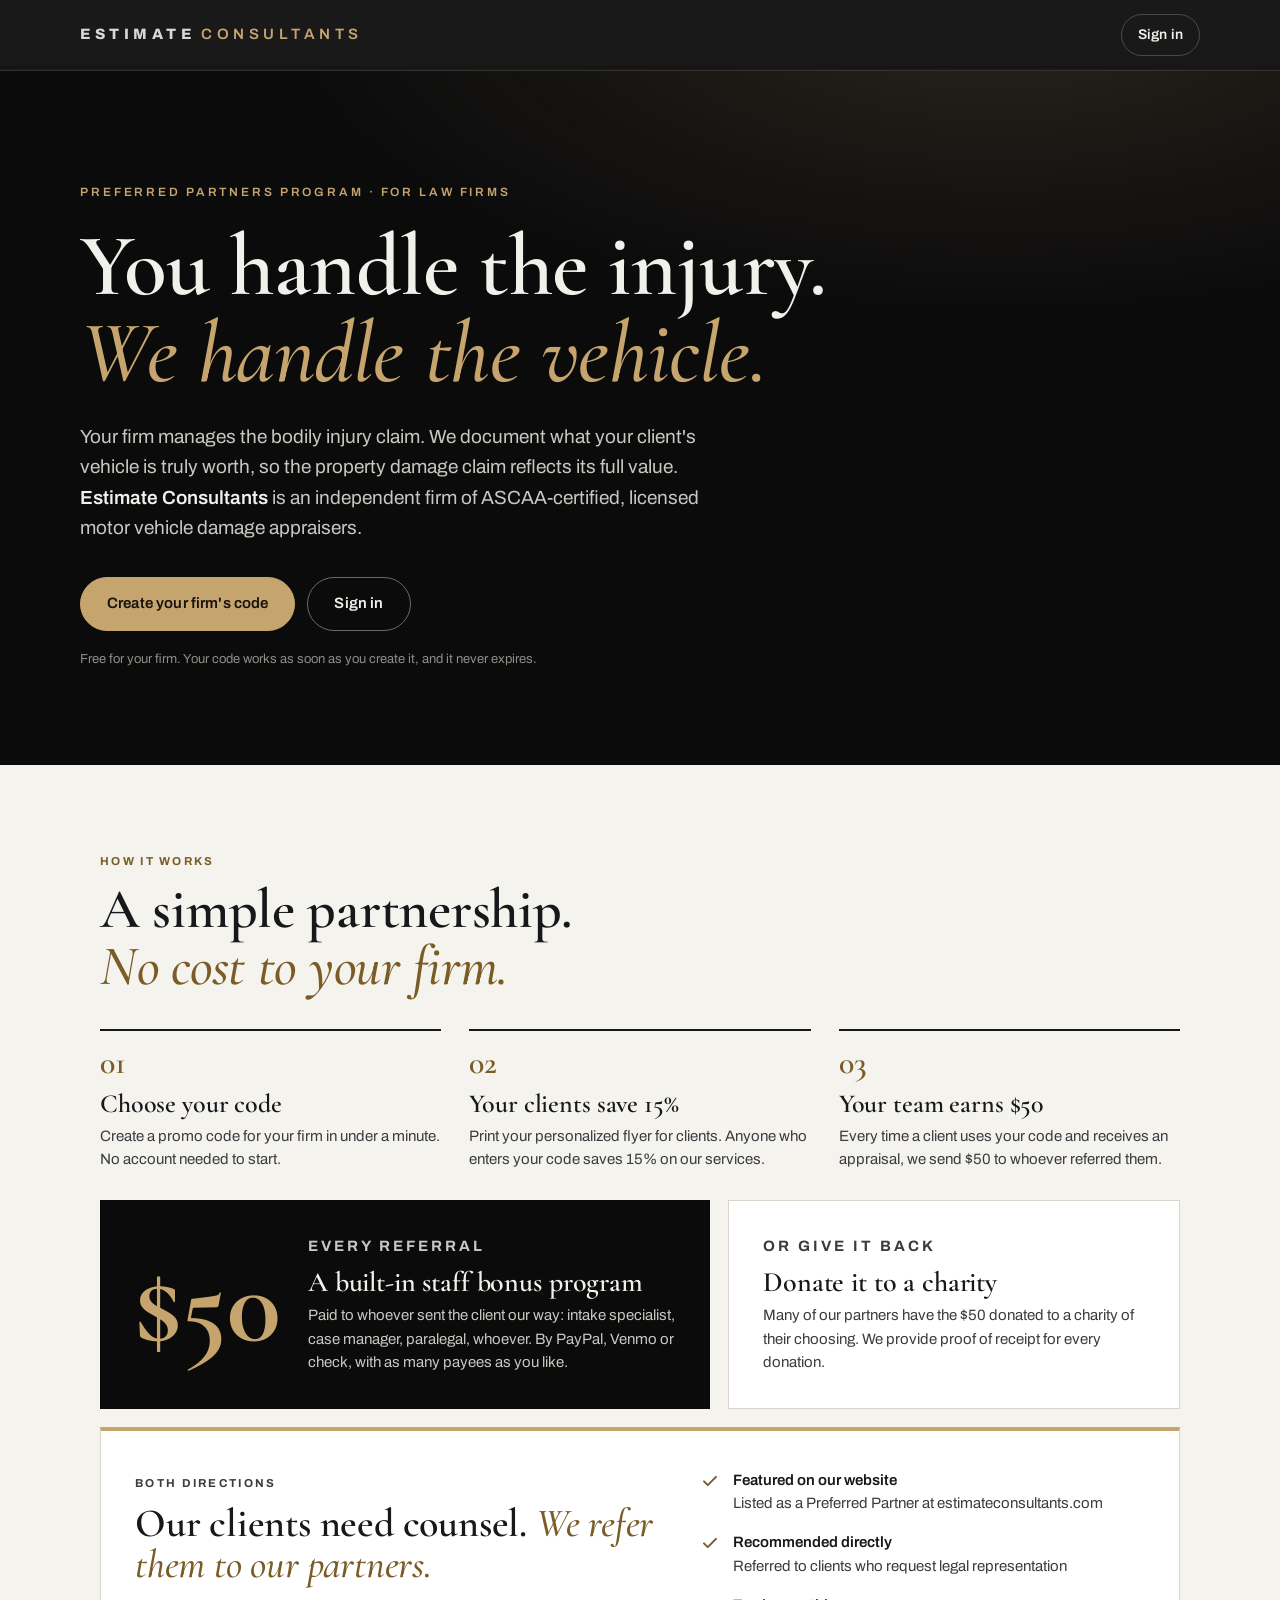
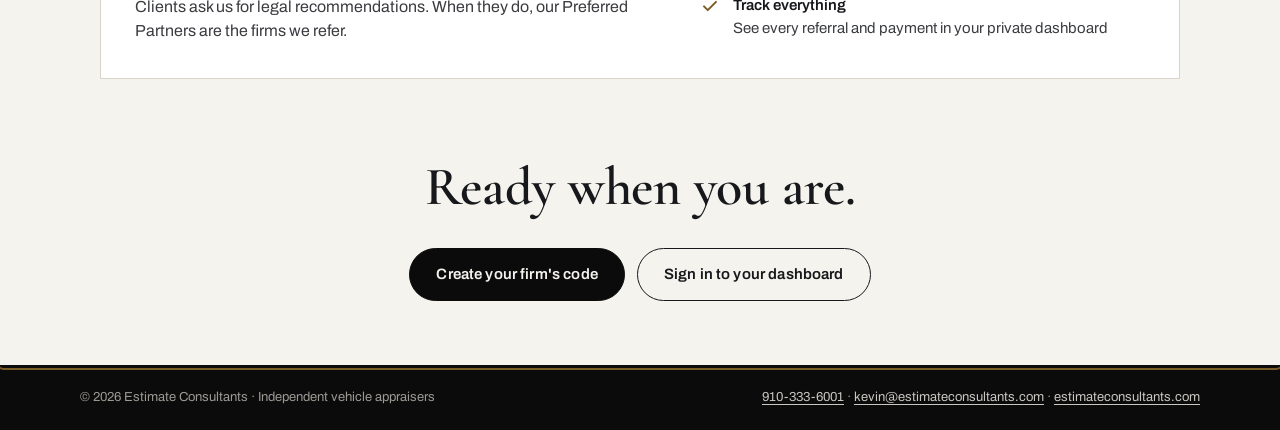
==== index.html @ 3f16c2a3 "Add files via upload" ====
<!doctype html>
<html lang="en">
<head>
<meta charset="utf-8">
<meta name="viewport" content="width=device-width, initial-scale=1, viewport-fit=cover">
<title>Preferred Partners — Estimate Consultants</title>
<meta name="description" content="The Estimate Consultants Preferred Partners Program for law firms. You handle the injury. We handle the vehicle.">
<meta name="theme-color" content="#0B0B0C">
<link rel="icon" href="assets/favicon.svg" type="image/svg+xml">
<link rel="preconnect" href="https://fonts.googleapis.com">
<link rel="preconnect" href="https://fonts.gstatic.com" crossorigin>
<link rel="stylesheet" href="https://fonts.googleapis.com/css2?family=Cormorant+Garamond:ital,wght@0,500;0,600;0,700;1,500&family=Archivo:wght@400;500;600;700&display=swap">
<link rel="stylesheet" href="assets/style.css">
</head>
<body>
<a class="skip" href="#main">Skip to content</a>

<header class="nav" id="nav">
  <a class="brand" href="#/" aria-label="Estimate Consultants Preferred Partners — home">
    <span class="lockup"><span class="lk-top">Estimate</span><span class="lk-bot">Consultants</span></span>
  </a>
  <nav class="nav-actions" id="navActions" aria-label="Account"></nav>
</header>

<main id="main" tabindex="-1">

<!-- ============ HOME ============ -->
<section class="view" data-view="home" aria-labelledby="homeTitle">
  <div class="hero">
    <div class="hero-inner">
      <p class="eyebrow rise" style="--d:0">Preferred Partners Program · For law firms</p>
      <h1 id="homeTitle" class="rise" style="--d:1">You handle the injury.<br><em>We handle the vehicle.</em></h1>
      <p class="lede rise" style="--d:2">Your firm manages the bodily injury claim. We document what your client's vehicle is truly worth, so the property damage claim reflects its full value. <strong>Estimate Consultants</strong> is an independent firm of ASCAA-certified, licensed motor vehicle damage appraisers.</p>
      <div class="cta-row rise" style="--d:3">
        <a class="btn btn-gold" href="#/join">Create your firm's code</a>
        <a class="btn btn-ghost" href="#/signin">Sign in</a>
      </div>
      <p class="fine rise" style="--d:4">Free for your firm. Your code works as soon as you create it, and it never expires.</p>
    </div>
  </div>

  <div class="wrap">
    <div class="section-head">
      <p class="kicker">How it works</p>
      <h2>A simple partnership.<br><em>No cost to your firm.</em></h2>
    </div>
    <ol class="steps">
      <li><span class="num">01</span><h3>Choose your code</h3><p>Create a promo code for your firm in under a minute. No account needed to start.</p></li>
      <li><span class="num">02</span><h3>Your clients save 15%</h3><p>Print your personalized flyer for clients. Anyone who enters your code saves 15% on our services.</p></li>
      <li><span class="num">03</span><h3>Your team earns $50</h3><p>Every time a client uses your code and receives an appraisal, we send $50 to whoever referred them.</p></li>
    </ol>

    <div class="duo">
      <div class="panel dark">
        <div class="big-fifty">$50</div>
        <div>
          <p class="kicker gold">Every referral</p>
          <h3>A built-in staff bonus program</h3>
          <p>Paid to whoever sent the client our way: intake specialist, case manager, paralegal, whoever. By PayPal, Venmo or check, with as many payees as you like.</p>
        </div>
      </div>
      <div class="panel light">
        <p class="kicker">Or give it back</p>
        <h3>Donate it to a charity</h3>
        <p>Many of our partners have the $50 donated to a charity of their choosing. We provide proof of receipt for every donation.</p>
      </div>
    </div>

    <div class="panel callout">
      <div>
        <p class="kicker">Both directions</p>
        <h3>Our clients need counsel. <em>We refer them to our partners.</em></h3>
        <p>Clients ask us for legal recommendations. When they do, our Preferred Partners are the firms we refer.</p>
      </div>
      <ul class="ticks">
        <li><b>Featured on our website</b><span>Listed as a Preferred Partner at estimateconsultants.com</span></li>
        <li><b>Recommended directly</b><span>Referred to clients who request legal representation</span></li>
        <li><b>Track everything</b><span>See every referral and payment in your private dashboard</span></li>
      </ul>
    </div>

    <div class="closing">
      <h2>Ready when you are.</h2>
      <div class="cta-row center">
        <a class="btn btn-dark" href="#/join">Create your firm's code</a>
        <a class="btn btn-outline" href="#/signin">Sign in to your dashboard</a>
      </div>
    </div>
  </div>
</section>

<!-- ============ JOIN ============ -->
<section class="view" data-view="join" aria-labelledby="joinTitle">
  <div class="shell">
    <div class="card wizard">
      <div class="progress" id="joinProgress" aria-hidden="true"><i></i><i></i><i></i></div>

      <form class="step" data-step="1" id="joinForm1" novalidate>
        <p class="kicker">Step 1 of 2</p>
        <h1 id="joinTitle">Tell us about your firm</h1>
        <p class="sub">We'll use this to set up your code and recognize you when you come back.</p>
        <div class="field"><input id="jFirm" autocomplete="organization" maxlength="100" placeholder=" " required><label for="jFirm">Firm name</label></div>
        <div class="grid2">
          <div class="field"><input id="jContact" autocomplete="name" maxlength="80" placeholder=" " required><label for="jContact">Your name</label></div>
          <div class="field"><input id="jPhone" type="tel" autocomplete="tel" maxlength="25" placeholder=" "><label for="jPhone">Phone (optional)</label></div>
        </div>
        <div class="field"><input id="jEmail" type="email" autocomplete="email" maxlength="120" placeholder=" " required><label for="jEmail">Email</label></div>
        <p class="err" id="jErr1" role="alert"></p>
        <div class="actions"><a class="link" href="#/">Back</a><button class="btn btn-dark" type="submit">Continue</button></div>
      </form>

      <form class="step" data-step="2" id="joinForm2" novalidate hidden>
        <p class="kicker">Step 2 of 2</p>
        <h1>Choose your code</h1>
        <p class="sub">This is what your clients type in. Letters and numbers only, and it works indefinitely.</p>
        <div class="field code-field"><input id="jCode" maxlength="24" autocomplete="off" autocapitalize="characters" spellcheck="false" placeholder=" " required><label for="jCode">Your promo code</label><span class="status" id="jCodeStatus" aria-live="polite"></span></div>
        <div class="suggest" id="jSuggest" aria-label="Suggestions"></div>
        <div class="ticket-preview" aria-hidden="true"><span>15% OFF</span><b id="jTicket">YOURCODE</b></div>
        <p class="err" id="jErr2" role="alert"></p>
        <div class="actions"><button class="link" type="button" id="jBack">Back</button><button class="btn btn-gold" type="submit" id="jCreate">Create my code</button></div>
      </form>

      <div class="step done" data-step="3" id="joinDone" hidden>
        <div class="seal" aria-hidden="true"><svg viewBox="0 0 24 24"><path d="M4 12.5l5 5L20 6.5"/></svg></div>
        <p class="kicker">You're a Preferred Partner</p>
        <h1>Your code is live.</h1>
        <div class="ticket"><span>15% OFF · NEVER EXPIRES</span><b id="doneCode">CODE</b><small id="doneFirm"></small></div>
        <div class="stack">
          <button class="btn btn-gold wide" type="button" id="doneFlyer"><svg viewBox="0 0 24 24" aria-hidden="true"><path d="M7 8V3h10v5M7 17H5a2 2 0 0 1-2-2v-5a2 2 0 0 1 2-2h14a2 2 0 0 1 2 2v5a2 2 0 0 1-2 2h-2M7 14h10v7H7z"/></svg>Print your client flyer</button>
          <button class="btn btn-outline wide" type="button" id="doneAccount">Finish setting up my account</button>
        </div>
        <p class="fine">Your account lets you track referrals and choose where each $50 goes. We'll email a 6-digit code to confirm it's you. You can also do this later.</p>
      </div>
    </div>
  </div>
</section>

<!-- ============ SIGN IN ============ -->
<section class="view" data-view="signin" aria-labelledby="signinTitle">
  <div class="shell">
    <div class="card wizard narrow">
      <form class="step" id="siForm1" novalidate>
        <p class="kicker">Welcome back</p>
        <h1 id="signinTitle">Sign in</h1>
        <p class="sub">Enter the email you used for your firm. We'll send a 6-digit code. No password needed.</p>
        <div class="field"><input id="siEmail" type="email" autocomplete="email" maxlength="120" placeholder=" " required><label for="siEmail">Email</label></div>
        <p class="err" id="siErr1" role="alert"></p>
        <div class="actions"><a class="link" href="#/">Back</a><button class="btn btn-dark" type="submit" id="siSend">Email me a code</button></div>
        <p class="fine center">New here? <a href="#/join">Create your firm's code</a></p>
      </form>
      <form class="step" id="siForm2" novalidate hidden>
        <p class="kicker">Check your email</p>
        <h1>Enter your code</h1>
        <p class="sub" id="siSent">We sent a 6-digit code.</p>
        <div class="otp" id="otp" role="group" aria-label="6-digit code">
          <input inputmode="numeric" autocomplete="one-time-code" maxlength="1" aria-label="Digit 1"><input inputmode="numeric" maxlength="1" aria-label="Digit 2"><input inputmode="numeric" maxlength="1" aria-label="Digit 3"><input inputmode="numeric" maxlength="1" aria-label="Digit 4"><input inputmode="numeric" maxlength="1" aria-label="Digit 5"><input inputmode="numeric" maxlength="1" aria-label="Digit 6">
        </div>
        <p class="err" id="siErr2" role="alert"></p>
        <div class="actions"><button class="link" type="button" id="siChange">Use a different email</button><button class="btn btn-dark" type="submit" id="siVerify">Sign in</button></div>
        <p class="fine center"><button class="link" type="button" id="siResend">Send a new code</button></p>
      </form>
    </div>
  </div>
</section>

<!-- ============ DASHBOARD ============ -->
<section class="view" data-view="dashboard" aria-labelledby="dashTitle">
  <div class="dash">
    <div class="dash-head">
      <div>
        <p class="kicker" id="dashSince">Preferred Partner</p>
        <h1 id="dashTitle">Your dashboard</h1>
      </div>
      <div class="code-chip" id="codeChip">
        <span>Your code</span><b id="dashCode">—</b>
        <button class="chip-btn" id="copyCode" type="button" aria-label="Copy code">Copy</button>
      </div>
    </div>

    <div class="banner" id="verifyBanner" hidden></div>

    <div class="stats" id="stats" aria-live="polite">
      <div class="stat"><span>Clients who used your code</span><b id="stSubmitted">0</b></div>
      <div class="stat"><span>Became appraisals</span><b id="stAppraisals">0</b></div>
      <div class="stat gold"><span>On the way to you</span><b id="stOwed">$0</b><small id="stOwedN"></small></div>
      <div class="stat"><span>Paid to date</span><b id="stPaid">$0</b><small id="stPaidN"></small></div>
    </div>

    <div class="dash-grid">
      <div class="card block">
        <div class="block-head"><div><h2>Referrals</h2><p>Each time a client uses your code and we begin their appraisal, $50 is earned.</p></div></div>
        <div id="refs"></div>
      </div>

      <aside class="side">
        <div class="card block">
          <div class="block-head"><div><h2>Where the $50 goes</h2><p>Add one or several. You choose who gets each referral.</p></div></div>
          <div id="payees"></div>
          <button class="btn btn-outline wide" type="button" id="addPayee">+ Add a destination</button>
        </div>

        <div class="card block flyer-card">
          <h2>Client flyer</h2>
          <p>A full-page flyer with your firm's name and code, ready to print and hand to clients.</p>
          <button class="btn btn-gold wide" type="button" id="dashFlyer"><svg viewBox="0 0 24 24" aria-hidden="true"><path d="M7 8V3h10v5M7 17H5a2 2 0 0 1-2-2v-5a2 2 0 0 1 2-2h14a2 2 0 0 1 2 2v5a2 2 0 0 1-2 2h-2M7 14h10v7H7z"/></svg>Preview &amp; print</button>
        </div>

        <div class="card block">
          <h2>Business cards</h2>
          <p class="muted" id="cardsNote">Running low? Request more and we'll ship them to your office.</p>
          <button class="btn btn-outline wide" type="button" id="reqCards">Request more cards</button>
        </div>

        <div class="card block">
          <div class="block-head"><div><h2>Firm details</h2></div><button class="link" type="button" id="editProfile">Edit</button></div>
          <dl class="kv" id="profile"></dl>
        </div>
      </aside>
    </div>
  </div>
</section>

</main>

<footer class="foot" id="foot">
  <span>© <span id="yr"></span> Estimate Consultants · Independent vehicle appraisers</span>
  <span><a href="tel:+19103336001">910-333-6001</a> · <a href="mailto:kevin@estimateconsultants.com">kevin@estimateconsultants.com</a> · <a href="https://estimateconsultants.com">estimateconsultants.com</a></span>
</footer>

<!-- ============ modals ============ -->
<div class="overlay" id="flyerModal" hidden role="dialog" aria-modal="true" aria-labelledby="flyerTitle">
  <div class="modal flyer-modal">
    <div class="modal-head">
      <div><p class="kicker">Client flyer</p><h2 id="flyerTitle">Ready to print</h2></div>
      <button class="x" type="button" data-close aria-label="Close">×</button>
    </div>
    <div class="flyer-stage" id="flyerStage"><div class="flyer-scale" id="flyerScale"></div></div>
    <div class="modal-foot">
      <label class="switch"><input type="checkbox" id="optQr" checked><span></span>Include QR code</label>
      <div class="modal-actions">
        <button class="btn btn-outline" type="button" data-close>Close</button>
        <button class="btn btn-gold printbtn" type="button" id="printBtn"><svg viewBox="0 0 24 24" aria-hidden="true"><path d="M7 8V3h10v5M7 17H5a2 2 0 0 1-2-2v-5a2 2 0 0 1 2-2h14a2 2 0 0 1 2 2v5a2 2 0 0 1-2 2h-2M7 14h10v7H7z"/></svg><span>Print flyer</span></button>
      </div>
    </div>
    <p class="fine center" style="margin:0 0 4px">Tip: choose "Save as PDF" in the print window to keep a digital copy. Print on US Letter at 100% scale.</p>
  </div>
</div>

<div class="overlay" id="payeeModal" hidden role="dialog" aria-modal="true" aria-labelledby="payeeTitle">
  <form class="modal small" id="payeeForm" novalidate>
    <div class="modal-head"><div><p class="kicker">Payout destination</p><h2 id="payeeTitle">Add a destination</h2></div><button class="x" type="button" data-close aria-label="Close">×</button></div>
    <div class="field"><input id="pLabel" maxlength="60" placeholder=" " required><label for="pLabel">Who is this for? (e.g. Intake team, Maria)</label></div>
    <fieldset class="seg" id="pMethod"><legend class="sr">How should we pay?</legend>
      <label><input type="radio" name="pm" value="paypal" checked><span>PayPal</span></label>
      <label><input type="radio" name="pm" value="venmo"><span>Venmo</span></label>
      <label><input type="radio" name="pm" value="check"><span>Check</span></label>
      <label><input type="radio" name="pm" value="charity"><span>Charity</span></label>
    </fieldset>
    <div class="field"><input id="pDetail" maxlength="300" placeholder=" " required><textarea id="pDetailArea" maxlength="300" rows="3" placeholder=" " hidden></textarea><label for="pDetail" id="pDetailLabel">PayPal email</label></div>
    <div class="field" id="pExtraWrap" hidden><input id="pExtra" maxlength="200" placeholder=" "><label for="pExtra" id="pExtraLabel">Notes (optional)</label></div>
    <p class="hint" id="pHint"></p>
    <p class="err" id="pErr" role="alert"></p>
    <div class="modal-actions end"><button class="btn btn-outline" type="button" data-close>Cancel</button><button class="btn btn-dark" type="submit" id="pSave">Save destination</button></div>
  </form>
</div>

<div class="overlay" id="cardsModal" hidden role="dialog" aria-modal="true" aria-labelledby="cardsTitle">
  <form class="modal small" id="cardsForm" novalidate>
    <div class="modal-head"><div><p class="kicker">Business cards</p><h2 id="cardsTitle">Request more cards</h2></div><button class="x" type="button" data-close aria-label="Close">×</button></div>
    <div class="field"><textarea id="cShip" maxlength="300" rows="4" placeholder=" " required></textarea><label for="cShip">Ship to (name and full mailing address)</label></div>
    <div class="field"><input id="cNote" maxlength="300" placeholder=" "><label for="cNote">Notes (optional)</label></div>
    <p class="hint">Free for Preferred Partners. We'll email you if we have any questions.</p>
    <p class="err" id="cErr" role="alert"></p>
    <div class="modal-actions end"><button class="btn btn-outline" type="button" data-close>Cancel</button><button class="btn btn-dark" type="submit" id="cSend">Send request</button></div>
  </form>
</div>

<div class="overlay" id="profileModal" hidden role="dialog" aria-modal="true" aria-labelledby="profTitle">
  <form class="modal small" id="profileForm" novalidate>
    <div class="modal-head"><div><p class="kicker">Firm details</p><h2 id="profTitle">Edit details</h2></div><button class="x" type="button" data-close aria-label="Close">×</button></div>
    <div class="field"><input id="eFirm" maxlength="100" placeholder=" " required><label for="eFirm">Firm name</label></div>
    <div class="field"><input id="eContact" maxlength="80" placeholder=" " required><label for="eContact">Contact name</label></div>
    <div class="field"><input id="ePhone" type="tel" maxlength="25" placeholder=" "><label for="ePhone">Phone</label></div>
    <p class="hint">To change your sign-in email or code, call 910-333-6001.</p>
    <p class="err" id="eErr" role="alert"></p>
    <div class="modal-actions end"><button class="btn btn-outline" type="button" data-close>Cancel</button><button class="btn btn-dark" type="submit">Save</button></div>
  </form>
</div>

<div class="toasts" id="toasts" aria-live="polite"></div>
<div id="printRoot" aria-hidden="true"></div>

<script src="assets/qr.js"></script>
<script src="assets/app.js"></script>
</body>
</html>
---- assets/style.css ----
/* Estimate Consultants — Preferred Partners
   Ivory / obsidian / champagne gold. Cormorant Garamond display, Archivo text. */
:root{
  --ink:#17181B; --ink-2:#3B3C40; --muted:#6B6C70; --line:#D9D5CB; --line-2:#E8E4DA;
  --ivory:#F5F3EE; --paper:#FFFFFF; --obsidian:#0B0B0C; --obs-2:#161617; --obs-line:#34332F;
  --gold:#C5A46D; --gold-d:#7A5C26; --gold-dd:#4F3B18; --sand:#F1E8D6;
  --ok:#2F6B4F; --ok-bg:#E6F0EA; --warn:#8A5A12; --warn-bg:#F6ECD6; --bad:#9B2C2C;
  --serif:'Cormorant Garamond',Georgia,'Times New Roman',serif;
  --sans:'Archivo','Helvetica Neue',Arial,sans-serif;
  --ease:cubic-bezier(.22,.7,.2,1);
  --shadow:0 1px 2px rgba(23,24,27,.04),0 12px 32px -12px rgba(23,24,27,.16);
}
*{box-sizing:border-box}
html{-webkit-text-size-adjust:100%;scroll-behavior:smooth}
body{margin:0;background:var(--ivory);color:var(--ink);font:400 16px/1.55 var(--sans);-webkit-font-smoothing:antialiased;text-rendering:optimizeLegibility}
h1,h2,h3{font-family:var(--serif);font-weight:600;line-height:1.02;margin:0;letter-spacing:-.005em}
h1 em,h2 em,h3 em{font-style:italic;font-weight:500;color:var(--gold-d)}
p{margin:0}
a{color:var(--gold-d);text-underline-offset:3px}a:hover{color:var(--gold-dd)}
button{font:inherit;color:inherit}
:focus-visible{outline:2px solid var(--gold-d);outline-offset:3px;border-radius:4px}
.sr,.skip:not(:focus){position:absolute;width:1px;height:1px;overflow:hidden;clip:rect(0 0 0 0);white-space:nowrap}
.skip:focus{position:fixed;top:10px;left:10px;z-index:100;background:var(--paper);padding:10px 14px;border-radius:8px}
[hidden]{display:none!important}
svg{fill:none;stroke:currentColor;stroke-width:1.8;stroke-linecap:round;stroke-linejoin:round}

/* ---------- nav ---------- */
.nav{position:sticky;top:0;z-index:40;display:flex;align-items:center;justify-content:space-between;gap:16px;padding:14px max(20px,calc((100vw - 1120px)/2));background:rgba(11,11,12,.94);backdrop-filter:saturate(1.4) blur(12px);-webkit-backdrop-filter:saturate(1.4) blur(12px);border-bottom:1px solid var(--obs-line);color:#F2F0EA}
.brand{display:flex;align-items:center;gap:12px;text-decoration:none;color:#F2F0EA;min-width:0}
.lockup{display:flex;align-items:baseline;gap:.4em;line-height:1;white-space:nowrap;font-family:'Archivo',Arial,sans-serif;font-size:15px;letter-spacing:.3em;text-transform:uppercase}
.lk-top{font-weight:800;color:#D9D7D1}
.lk-bot{font-weight:600;color:#C5A46D}
.fl-brand .lockup{font-size:19px}
.brand-word{font-size:12px;letter-spacing:.28em;font-weight:500;white-space:nowrap;color:#C9C7C0}
.brand-word b{color:#F2F0EA;font-weight:700}
.nav-actions{display:flex;align-items:center;gap:10px}
.nav .who{font-size:13px;color:#C9C7C0;max-width:220px;overflow:hidden;text-overflow:ellipsis;white-space:nowrap}
.nav .btn{padding:9px 16px;font-size:14px}

/* ---------- buttons ---------- */
.btn{--bg:var(--obsidian);--fg:#F5F3EE;--bd:var(--obsidian);display:inline-flex;align-items:center;justify-content:center;gap:10px;padding:14px 26px;border-radius:999px;border:1px solid var(--bd);background:var(--bg);color:var(--fg);font-weight:600;font-size:15px;letter-spacing:.01em;text-decoration:none;cursor:pointer;transition:transform .25s var(--ease),box-shadow .25s var(--ease),background .25s,color .25s,border-color .25s;-webkit-tap-highlight-color:transparent}
.btn svg{width:18px;height:18px}
.btn:hover{transform:translateY(-1px);box-shadow:0 10px 24px -10px rgba(11,11,12,.45)}
.btn:active{transform:translateY(0) scale(.985)}
.btn[disabled]{opacity:.55;cursor:default;transform:none;box-shadow:none}
.btn-gold{--bg:var(--gold);--fg:#17130B;--bd:var(--gold)}
.btn-gold:hover{--bg:#D2B47F;--bd:#D2B47F;color:#17130B}
.btn-dark:hover{--bg:#1D1D1F;color:#F5F3EE}
.btn-outline{--bg:transparent;--fg:var(--ink);--bd:var(--ink)}
.btn-outline:hover{--bg:var(--ink);--fg:var(--ivory);color:var(--ivory)}
.btn-ghost{--bg:transparent;--fg:#F2F0EA;--bd:#6B6A63}
.btn-ghost:hover{--bg:rgba(255,255,255,.08);color:#fff;--bd:#C9C7C0}
.nav .btn-ghost{--bd:#4a4944}
.wide{width:100%}
.link{background:none;border:0;padding:6px 2px;color:var(--gold-d);font-weight:600;cursor:pointer;text-decoration:underline;text-underline-offset:3px;font-size:15px}
.link:hover{color:var(--gold-dd)}

/* ---------- views / motion ---------- */
.view{display:none}
.view.on{display:block;animation:viewIn .55s var(--ease) both}
@keyframes viewIn{from{opacity:0;transform:translateY(10px)}to{opacity:1;transform:none}}
.rise{opacity:0;transform:translateY(14px);animation:rise .8s var(--ease) forwards;animation-delay:calc(var(--d,0)*90ms + 80ms)}
@keyframes rise{to{opacity:1;transform:none}}
.reveal{opacity:0;transform:translateY(16px);transition:opacity .8s var(--ease),transform .8s var(--ease)}
.reveal.in{opacity:1;transform:none}
@media (prefers-reduced-motion:reduce){*{animation-duration:.01ms!important;transition-duration:.01ms!important;scroll-behavior:auto!important}.rise,.reveal{opacity:1;transform:none}}

/* ---------- hero ---------- */
.hero{background:radial-gradient(1200px 520px at 78% -10%,rgba(197,164,109,.16),transparent 60%),var(--obsidian);color:#F2F0EA;padding:clamp(56px,9vw,112px) 20px clamp(56px,8vw,96px)}
.hero-inner{max-width:1120px;margin:0 auto}
.eyebrow{font-size:12px;letter-spacing:.24em;text-transform:uppercase;color:var(--gold);font-weight:600;margin-bottom:22px}
.hero h1{font-size:clamp(42px,7.4vw,88px);line-height:.98;color:#F2F0EA}
.hero h1 em{color:var(--gold)}
.lede{max-width:640px;margin-top:26px;font-size:clamp(16px,1.6vw,19px);color:#C9C7C0;line-height:1.6}
.lede strong{color:#F2F0EA;font-weight:600}
.cta-row{display:flex;flex-wrap:wrap;gap:12px;margin-top:34px}
.cta-row.center{justify-content:center}
.fine{font-size:13px;color:#8F8D86;margin-top:18px}
.fine.center{text-align:center}
.hero .fine{color:#8F8D86}

/* ---------- home sections ---------- */
.wrap{max-width:1120px;margin:0 auto;padding:clamp(48px,7vw,88px) 20px 40px}
.section-head{margin-bottom:34px}
.kicker{font-size:11.5px;letter-spacing:.2em;text-transform:uppercase;font-weight:700;color:var(--gold-d);margin-bottom:10px}
.kicker.gold{color:var(--gold)}
.section-head h2{font-size:clamp(34px,5vw,56px)}
.steps{list-style:none;padding:0;margin:0 0 28px;display:grid;grid-template-columns:repeat(3,1fr);gap:28px}
.steps li{border-top:2px solid var(--ink);padding-top:16px}
.steps .num{font-family:var(--serif);font-size:32px;color:var(--gold-d);font-weight:600;line-height:1}
.steps h3{font-size:26px;margin:10px 0 8px}
.steps p{color:var(--ink-2);font-size:15px}
.duo{display:grid;grid-template-columns:1.35fr 1fr;gap:18px;margin-bottom:18px}
.panel{padding:clamp(22px,3vw,34px)}
.panel.dark{background:var(--obsidian);color:#F2F0EA;display:flex;gap:28px;align-items:center}
.panel.dark p{color:#C9C7C0;font-size:15px}
.panel h3{font-size:28px;margin-bottom:8px}
.panel.dark h3{color:#F2F0EA}
.big-fifty{font-family:var(--serif);font-weight:700;font-size:clamp(76px,9vw,112px);line-height:.85;color:var(--gold)}
.panel.light{background:var(--paper);border:1px solid var(--line)}
.panel.light p{color:var(--ink-2);font-size:15px}
.callout{background:var(--paper);border:1px solid var(--line);border-top:4px solid var(--gold);display:grid;grid-template-columns:1.2fr 1fr;gap:34px;align-items:center;margin-bottom:56px}
.callout h3{font-size:clamp(28px,3.4vw,40px)}
.callout p{color:var(--ink-2);margin-top:10px}
.ticks{list-style:none;margin:0;padding:0;display:grid;gap:16px}
.ticks li{position:relative;padding-left:32px;font-size:15px}
.ticks li::before{content:"";position:absolute;left:0;top:3px;width:18px;height:18px;background:no-repeat center/contain url("data:image/svg+xml,%3Csvg xmlns='http://www.w3.org/2000/svg' viewBox='0 0 24 24' fill='none' stroke='%237A5C26' stroke-width='2.6' stroke-linecap='round' stroke-linejoin='round'%3E%3Cpath d='M4 12.5l5 5L20 6.5'/%3E%3C/svg%3E")}
.ticks b{display:block;font-weight:600}
.ticks span{color:var(--ink-2)}
.closing{text-align:center;padding:24px 0 24px}
.closing h2{font-size:clamp(34px,5vw,54px);margin-bottom:22px}

/* ---------- cards / forms ---------- */
.shell{min-height:calc(100vh - 140px);display:flex;align-items:flex-start;justify-content:center;padding:clamp(28px,6vw,72px) 16px 56px}
.card{background:var(--paper);border:1px solid var(--line);border-radius:18px;box-shadow:var(--shadow)}
.wizard{width:100%;max-width:560px;padding:clamp(24px,4vw,44px);position:relative;overflow:hidden}
.wizard.narrow{max-width:480px}
.wizard h1{font-size:clamp(34px,5vw,46px);margin-bottom:10px}
.sub{color:var(--ink-2);margin-bottom:26px;font-size:15.5px}
.progress{display:flex;gap:6px;margin:-4px 0 26px}
.progress i{flex:1;height:3px;border-radius:3px;background:var(--line-2);transition:background .4s var(--ease)}
.progress i.on{background:var(--gold)}
.step{animation:stepIn .5s var(--ease) both}
@keyframes stepIn{from{opacity:0;transform:translateX(14px)}to{opacity:1;transform:none}}
.grid2{display:grid;grid-template-columns:1fr 1fr;gap:14px}
.field{position:relative;margin-bottom:14px}
.field input,.field textarea{width:100%;padding:24px 16px 8px;border:1px solid var(--line);border-radius:12px;background:#FDFCFA;font:inherit;font-size:16px;color:var(--ink);transition:border-color .2s,box-shadow .2s,background .2s;resize:vertical;appearance:none}
.field textarea{padding-top:26px}
.field label{position:absolute;left:16px;top:17px;font-size:15px;color:var(--muted);pointer-events:none;transition:all .2s var(--ease);transform-origin:left top;max-width:calc(100% - 32px);white-space:nowrap;overflow:hidden;text-overflow:ellipsis}
.field input:focus,.field textarea:focus{outline:none;border-color:var(--gold-d);box-shadow:0 0 0 4px rgba(197,164,109,.22);background:#fff}
.field input:focus+label,.field input:not(:placeholder-shown)+label,.field textarea:focus+label,.field textarea:not(:placeholder-shown)+label{top:7px;font-size:11px;letter-spacing:.06em;color:var(--gold-d);font-weight:600}
.field.bad input{border-color:var(--bad)}
.code-field input{text-transform:uppercase;letter-spacing:.14em;font-weight:600;font-size:18px;padding-right:44px}
.status{position:absolute;right:14px;top:50%;transform:translateY(-50%);width:22px;height:22px;display:flex;align-items:center;justify-content:center}
.status svg{width:20px;height:20px}
.status.ok{color:var(--ok)}.status.no{color:var(--bad)}
.status.wait::after{content:"";width:16px;height:16px;border-radius:50%;border:2px solid var(--line);border-top-color:var(--gold-d);animation:spin .7s linear infinite}
@keyframes spin{to{transform:rotate(360deg)}}
.suggest{display:flex;flex-wrap:wrap;gap:8px;margin:2px 0 16px;min-height:4px}
.suggest button{border:1px solid var(--line);background:#FDFCFA;border-radius:999px;padding:6px 13px;font-size:13.5px;letter-spacing:.06em;font-weight:600;cursor:pointer;transition:all .2s}
.suggest button:hover{border-color:var(--gold-d);background:var(--sand)}
.ticket-preview,.ticket{position:relative;text-align:center;background:var(--obsidian);color:#F2F0EA;border-radius:14px;padding:22px 16px;margin-bottom:12px;overflow:hidden}
.ticket-preview span,.ticket span{display:block;font-size:11px;letter-spacing:.24em;font-weight:700;color:var(--gold)}
.ticket-preview b,.ticket b{display:block;font-family:var(--serif);font-weight:700;font-size:clamp(34px,8vw,48px);letter-spacing:.1em;line-height:1.1;margin-top:6px;word-break:break-all}
.ticket small{display:block;margin-top:8px;color:#C9C7C0;font-size:14px}
.ticket::before,.ticket::after,.ticket-preview::before,.ticket-preview::after{content:"";position:absolute;top:50%;width:18px;height:18px;margin-top:-9px;border-radius:50%;background:var(--paper)}
.ticket::before,.ticket-preview::before{left:-9px}.ticket::after,.ticket-preview::after{right:-9px}
.actions{display:flex;align-items:center;justify-content:space-between;gap:14px;margin-top:20px}
.err{color:var(--bad);font-size:14px;min-height:20px;margin-top:2px}
.hint{font-size:13px;color:var(--muted);margin:-2px 0 6px}
.stack{display:grid;gap:12px;margin:22px 0 6px}
.done{text-align:center}
.done h1{margin-bottom:22px}
.done .fine{color:var(--muted)}
.seal{width:56px;height:56px;border-radius:50%;margin:0 auto 18px;background:var(--obsidian);color:var(--gold);display:flex;align-items:center;justify-content:center;animation:pop .6s var(--ease) both}
.seal svg{width:26px;height:26px;stroke-width:2.4;stroke-dasharray:30;stroke-dashoffset:30;animation:draw .6s .25s var(--ease) forwards}
@keyframes draw{to{stroke-dashoffset:0}}@keyframes pop{from{transform:scale(.6);opacity:0}}
.otp{display:grid;grid-template-columns:repeat(6,1fr);gap:10px;margin:6px 0 8px}
.otp input{width:100%;aspect-ratio:1/1.12;text-align:center;font:600 28px var(--serif);border:1px solid var(--line);border-radius:12px;background:#FDFCFA;padding:0;transition:all .2s}
.otp input:focus{outline:none;border-color:var(--gold-d);box-shadow:0 0 0 4px rgba(197,164,109,.22);background:#fff}
.otp.shake{animation:shake .4s}
@keyframes shake{20%,60%{transform:translateX(-6px)}40%,80%{transform:translateX(6px)}}

/* ---------- dashboard ---------- */
.dash{max-width:1120px;margin:0 auto;padding:clamp(28px,5vw,56px) 20px 56px}
.dash-head{display:flex;align-items:flex-end;justify-content:space-between;gap:20px;flex-wrap:wrap;margin-bottom:24px}
.dash-head h1{font-size:clamp(36px,5vw,56px)}
.code-chip{display:flex;align-items:center;gap:14px;background:var(--obsidian);color:#F2F0EA;border-radius:999px;padding:8px 8px 8px 22px}
.code-chip span{font-size:11px;letter-spacing:.2em;text-transform:uppercase;color:var(--gold);font-weight:700}
.code-chip b{font-family:var(--serif);font-size:26px;letter-spacing:.1em;font-weight:700}
.chip-btn{border:0;background:rgba(255,255,255,.1);color:#F2F0EA;padding:8px 16px;border-radius:999px;cursor:pointer;font-weight:600;font-size:13px;transition:background .2s}
.chip-btn:hover{background:rgba(255,255,255,.2)}
.banner{display:flex;align-items:center;justify-content:space-between;gap:12px;background:var(--warn-bg);border:1px solid #E6D3A4;color:var(--warn);border-radius:12px;padding:12px 16px;margin-bottom:20px;font-size:14.5px}
.stats{display:grid;grid-template-columns:repeat(4,1fr);gap:14px;margin-bottom:20px}
.stat{background:var(--paper);border:1px solid var(--line);border-radius:16px;padding:18px 20px;display:flex;flex-direction:column;gap:2px}
.stat span{font-size:12px;letter-spacing:.06em;text-transform:uppercase;color:var(--muted);font-weight:600}
.stat b{font-family:var(--serif);font-size:clamp(38px,4.4vw,54px);line-height:1.05;font-weight:700;color:var(--ink)}
.stat small{font-size:12.5px;color:var(--muted);min-height:18px}
.stat.gold{background:var(--obsidian);border-color:var(--obsidian)}
.stat.gold span{color:var(--gold)}.stat.gold b{color:#F2F0EA}.stat.gold small{color:#9c9a93}
.dash-grid{display:grid;grid-template-columns:minmax(0,1.7fr) minmax(300px,1fr);gap:20px;align-items:start}
.side{display:grid;gap:20px}
.block{padding:clamp(18px,2.4vw,28px)}
.block h2{font-size:28px;margin-bottom:4px}
.block-head{display:flex;justify-content:space-between;gap:12px;align-items:flex-start;margin-bottom:16px}
.block-head p,.flyer-card p{color:var(--muted);font-size:14px}
.flyer-card{background:linear-gradient(160deg,#fff 0,var(--sand) 160%)}
.flyer-card p{margin:6px 0 16px}
.kv{margin:0;display:grid;gap:10px}
.kv div{display:grid;gap:1px;padding-bottom:10px;border-bottom:1px solid var(--line-2)}
.kv div:last-child{border:0;padding:0}
.kv dt{font-size:11.5px;letter-spacing:.1em;text-transform:uppercase;color:var(--muted);font-weight:600}
.kv dd{margin:0;font-size:15px;word-break:break-word}
.empty{text-align:center;padding:36px 12px;color:var(--muted)}
.empty b{display:block;font-family:var(--serif);font-size:26px;color:var(--ink);font-weight:600;margin-bottom:4px}
.rtable{display:grid}
.rrow{display:grid;grid-template-columns:84px minmax(0,1.1fr) 134px minmax(190px,1fr);gap:14px;align-items:center;padding:14px 4px;border-top:1px solid var(--line-2);font-size:14.5px}
.rrow.head{border-top:0;padding-top:0;font-size:11.5px;letter-spacing:.1em;text-transform:uppercase;color:var(--muted);font-weight:600}
.rrow .client b{display:block;font-weight:600}
.rrow .client span,.rrow .meta{color:var(--muted);font-size:13px}
.pill{display:inline-flex;align-items:center;gap:7px;padding:5px 12px;border-radius:999px;font-size:12.5px;font-weight:600;white-space:nowrap}
.pill::before{content:"";width:7px;height:7px;border-radius:50%;background:currentColor}
.pill.submitted{background:#EEEBE3;color:#5d5c58}
.pill.owed{background:var(--warn-bg);color:var(--warn)}
.pill.paid{background:var(--ok-bg);color:var(--ok)}
select.sel{width:100%;max-width:100%;padding:9px 34px 9px 12px;border:1px solid var(--line);border-radius:10px;background:#FDFCFA url("data:image/svg+xml,%3Csvg xmlns='http://www.w3.org/2000/svg' viewBox='0 0 24 24' fill='none' stroke='%236B6C70' stroke-width='2' stroke-linecap='round'%3E%3Cpath d='M6 9l6 6 6-6'/%3E%3C/svg%3E") no-repeat right 10px center/16px;font:inherit;font-size:14px;appearance:none;cursor:pointer;transition:border-color .2s,box-shadow .2s}
select.sel:focus{outline:none;border-color:var(--gold-d);box-shadow:0 0 0 4px rgba(197,164,109,.22)}
.payee{display:grid;grid-template-columns:auto 1fr auto;gap:12px;align-items:start;padding:14px;border:1px solid var(--line);border-radius:14px;margin-bottom:10px;background:#FDFCFA;transition:border-color .2s,background .2s}
.payee.def{border-color:var(--gold-d);background:#FBF7EE}
.mico{width:38px;height:38px;border-radius:10px;background:var(--obsidian);color:var(--gold);display:flex;align-items:center;justify-content:center}
.mico svg{width:20px;height:20px}
.payee b{display:block;font-weight:600;line-height:1.25}
.payee small{display:block;color:var(--muted);font-size:13px;word-break:break-word;white-space:pre-line}
.payee .tag{display:inline-block;margin-top:6px;font-size:11px;letter-spacing:.08em;text-transform:uppercase;font-weight:700;color:var(--gold-d)}
.payee .mini{display:flex;flex-direction:column;gap:2px;align-items:flex-end}
.payee .mini button{background:none;border:0;padding:2px 0;font-size:13px;color:var(--muted);cursor:pointer;text-decoration:underline;text-underline-offset:3px}
.payee .mini button:hover{color:var(--ink)}

/* ---------- modals / toasts ---------- */
.overlay{position:fixed;inset:0;z-index:80;background:rgba(11,11,12,.6);backdrop-filter:blur(6px);-webkit-backdrop-filter:blur(6px);display:flex;align-items:center;justify-content:center;padding:16px;animation:fade .25s ease both;overflow:auto}
@keyframes fade{from{opacity:0}}
.modal{background:var(--paper);border-radius:20px;width:100%;max-width:640px;padding:clamp(20px,3vw,30px);box-shadow:0 30px 80px -20px rgba(0,0,0,.5);animation:modalIn .45s var(--ease) both;margin:auto}
.modal.small{max-width:480px}
.modal.flyer-modal{max-width:760px}
@keyframes modalIn{from{opacity:0;transform:translateY(18px) scale(.98)}}
.modal-head{display:flex;justify-content:space-between;gap:12px;align-items:flex-start;margin-bottom:16px}
.modal-head h2{font-size:32px}
.x{border:0;background:var(--ivory);width:38px;height:38px;border-radius:50%;font-size:24px;line-height:1;cursor:pointer;color:var(--ink-2);transition:background .2s}
.x:hover{background:var(--sand)}
.modal-foot{display:flex;justify-content:space-between;align-items:center;gap:14px;flex-wrap:wrap;margin:16px 0 10px}
.modal-actions{display:flex;gap:10px;flex-wrap:wrap}
.modal-actions.end{justify-content:flex-end;margin-top:10px}
.switch{display:inline-flex;align-items:center;gap:10px;font-size:14.5px;cursor:pointer;user-select:none}
.switch input{position:absolute;opacity:0}
.switch span{width:42px;height:24px;border-radius:999px;background:#CFCABD;position:relative;transition:background .25s;flex:none}
.switch span::after{content:"";position:absolute;top:3px;left:3px;width:18px;height:18px;border-radius:50%;background:#fff;box-shadow:0 1px 3px rgba(0,0,0,.3);transition:transform .25s var(--ease)}
.switch input:checked+span{background:var(--gold-d)}
.switch input:checked+span::after{transform:translateX(18px)}
.switch input:focus-visible+span{outline:2px solid var(--gold-d);outline-offset:3px}
.flyer-stage{background:linear-gradient(180deg,#E9E5DA,#DDD8CB);border-radius:14px;padding:18px;display:flex;justify-content:center;overflow:hidden}
.flyer-scale{position:relative;overflow:hidden;box-shadow:0 18px 50px -14px rgba(0,0,0,.45);flex:none}
.flyer-inner{transform-origin:top left;width:816px;height:1056px}
.printbtn{min-width:150px}
.printbtn.busy{pointer-events:none}
.printbtn.busy span::after{content:"…";animation:dots 1s steps(3) infinite}
@keyframes dots{0%{content:"."}33%{content:".."}66%{content:"..."}}
.seg{display:grid;grid-template-columns:repeat(4,1fr);gap:6px;border:0;padding:0;margin:0 0 14px;background:var(--ivory);border-radius:12px;padding:4px}
.seg label{position:relative}
.seg input{position:absolute;opacity:0}
.seg span{display:block;text-align:center;padding:9px 4px;border-radius:9px;font-size:14px;font-weight:600;cursor:pointer;color:var(--ink-2);transition:all .2s}
.seg input:checked+span{background:var(--obsidian);color:var(--gold)}
.seg input:focus-visible+span{outline:2px solid var(--gold-d)}
.toasts{position:fixed;left:50%;bottom:22px;transform:translateX(-50%);z-index:120;display:grid;gap:8px;justify-items:center;pointer-events:none;width:calc(100% - 32px)}
.toast{background:var(--obsidian);color:#F2F0EA;padding:12px 20px;border-radius:999px;font-size:14.5px;box-shadow:0 12px 30px -10px rgba(0,0,0,.5);animation:toast .4s var(--ease) both;max-width:520px;text-align:center}
.toast.bad{background:var(--bad)}
.toast.out{animation:toastOut .3s ease forwards}
@keyframes toast{from{opacity:0;transform:translateY(12px)}}@keyframes toastOut{to{opacity:0;transform:translateY(8px)}}
.foot{display:flex;justify-content:space-between;flex-wrap:wrap;gap:8px 24px;padding:22px max(20px,calc((100vw - 1120px)/2));background:var(--obsidian);color:#9c9a93;font-size:13px}
.foot a{color:#C9C7C0}.foot a:hover{color:#fff}
.sk{height:60px;border-radius:12px;background:linear-gradient(90deg,#EEEAE1 25%,#F6F3EC 37%,#EEEAE1 63%);background-size:400% 100%;animation:sk 1.3s ease infinite;margin-bottom:10px}
@keyframes sk{0%{background-position:100% 50%}100%{background-position:0 50%}}

/* ---------- responsive ---------- */
@media (max-width:900px){
  .steps{grid-template-columns:1fr}.duo,.callout{grid-template-columns:1fr}
  .stats{grid-template-columns:repeat(2,1fr)}
  .dash-grid{grid-template-columns:1fr}
}
@media (max-width:640px){
  .lockup{font-size:11.5px;letter-spacing:.22em}.nav .who{display:none}
  .grid2{grid-template-columns:1fr}
  .panel.dark{flex-direction:column;align-items:flex-start;gap:12px}
  .rrow.head{display:none}
  .rrow{grid-template-columns:1fr auto;gap:8px 12px;padding:14px 2px}
  .rrow .date{order:3;grid-column:1/-1;color:var(--muted);font-size:13px}
  .rrow .payto{grid-column:1/-1}
  .actions{flex-direction:column-reverse;align-items:stretch}.actions .btn{width:100%}.actions .link{text-align:center}
  .flyer-stage{padding:10px}
  .seg span{font-size:13px}
}

/* ---------- flyer (816 x 1056 CSS px = US Letter at 96dpi) ---------- */
.flyer{width:816px;height:1056px;position:relative;overflow:hidden;background:#F5F3EE;color:#17181B;font-family:var(--sans);display:flex;flex-direction:column;-webkit-print-color-adjust:exact;print-color-adjust:exact}
.flyer *{box-sizing:border-box}
.fl-top{background:#0B0B0C;color:#F2F0EA;padding:22px 48px 22px;display:flex;flex-direction:column;gap:11px}
.fl-brandrow{display:flex;justify-content:space-between;align-items:center;gap:20px}
.fl-brand{display:flex;align-items:center;gap:14px}
.fl-brand img{height:44px;width:auto;display:block}
.fl-word{font-size:15px;letter-spacing:.3em;font-weight:500;color:#C9C7C0}.fl-word b{color:#F2F0EA;font-weight:700}
.fl-tag{font-size:11px;letter-spacing:.22em;font-weight:600;color:#B9B7B0;text-align:right}
.fl-rule{height:1px;background:#34332F}
.fl-by{font-size:12px;letter-spacing:.22em;font-weight:700;color:#C5A46D}
.fl-firm{font-family:var(--serif);font-weight:600;font-size:40px;line-height:1.02;color:#F2F0EA;white-space:nowrap;margin-top:-6px}
.fl-head{font-family:var(--serif);font-weight:600;font-size:42px;line-height:1;color:#F2F0EA}
.fl-head em{font-style:italic;font-weight:500;color:#C5A46D}
.fl-sub{font-size:13.5px;line-height:1.5;color:#C9C7C0;max-width:680px}
.fl-sub strong{color:#F2F0EA;font-weight:600}
.fl-body{flex:1;padding:16px 48px 0;display:flex;flex-direction:column;gap:14px}
.fl-code{display:grid;grid-template-columns:minmax(0,1fr) auto;gap:26px;align-items:center;background:#fff;border:1px solid #D9D5CB;border-top:4px solid #C5A46D;padding:14px 22px}
.fl-codelbl{font-size:11.5px;letter-spacing:.22em;font-weight:700;color:#7A5C26}
.fl-codeval{font-family:var(--serif);font-weight:700;font-size:64px;line-height:1;letter-spacing:.08em;color:#17181B;margin:4px 0 6px;white-space:nowrap}
.fl-codehow{font-size:14px;line-height:1.5;color:#3B3C40}
.fl-codehow b{color:#17181B}
.fl-qr{display:flex;flex-direction:column;align-items:center;gap:6px;font-size:10.5px;letter-spacing:.16em;font-weight:700;color:#6B6C70}
.fl-qr svg{width:104px;height:104px;stroke:none;fill:none;display:block}
.fl-cards{display:grid;grid-template-columns:1fr 1fr;gap:16px}
.fl-card{background:#fff;border:1px solid #D9D5CB;border-top:3px solid #17181B;padding:13px 18px 12px;display:flex;flex-direction:column;gap:6px}
.fl-card .k{font-size:10.5px;font-weight:700;letter-spacing:.18em;color:#7A5C26}
.fl-card h3{font-family:var(--serif);font-weight:700;font-size:26px;line-height:1;color:#17181B}
.fl-card p{font-size:12.5px;line-height:1.45;color:#3B3C40}
.fl-price{margin-top:auto;border-top:1px solid #E4E0D6;padding-top:8px;display:grid;gap:5px}
.fl-prow{display:grid;grid-template-columns:minmax(0,1fr) 62px 80px;gap:8px;align-items:baseline}
.fl-prow.h{font-size:9.5px;font-weight:700;letter-spacing:.12em;color:#6B6C70}
.fl-prow.h span{text-align:center}.fl-prow.h .w{background:#17181B;color:#F5F3EE;padding:4px 0}
.fl-prow .l{font-size:12.5px}
.fl-prow .s{font-size:14px;color:#8A8B8F;text-decoration:line-through;text-align:center}
.fl-prow .n{font-family:var(--serif);font-weight:700;font-size:23px;line-height:1;text-align:center;background:#F1E8D6;padding:4px 0 2px}
.fl-note{display:flex;gap:8px;align-items:flex-start;background:#F5F3EE;padding:6px 10px;font-size:11px;line-height:1.4;color:#3B3C40}
.fl-steps{display:grid;grid-template-columns:repeat(3,1fr);gap:18px}
.fl-step{border-top:2px solid #17181B;padding-top:9px}
.fl-step i{font-style:normal;font-family:var(--serif);font-weight:600;font-size:26px;color:#7A5C26;line-height:1}
.fl-step b{display:block;font-family:var(--serif);font-size:19px;line-height:1.1;margin:4px 0 3px}
.fl-step span{font-size:12px;line-height:1.45;color:#3B3C40;display:block}
.fl-foot{margin-top:12px;background:#0B0B0C;color:#F2F0EA;padding:15px 48px;display:flex;justify-content:space-between;align-items:center;gap:14px;font-size:13px}
.fl-foot span:first-child{font-weight:600}.fl-foot span+span{color:#C9C7C0}

#printRoot{display:none}
@media print{
  @page{size:letter;margin:0}
  html,body{background:#fff!important}
  body.printing>*:not(#printRoot){display:none!important}
  body.printing #printRoot{display:block!important;position:static}
  body.printing .flyer{width:8.5in;height:11in;margin:0;break-after:avoid}
}

.muted{color:var(--muted);font-size:14px;margin:6px 0 14px}
.seg.seg3{grid-template-columns:repeat(3,1fr)}
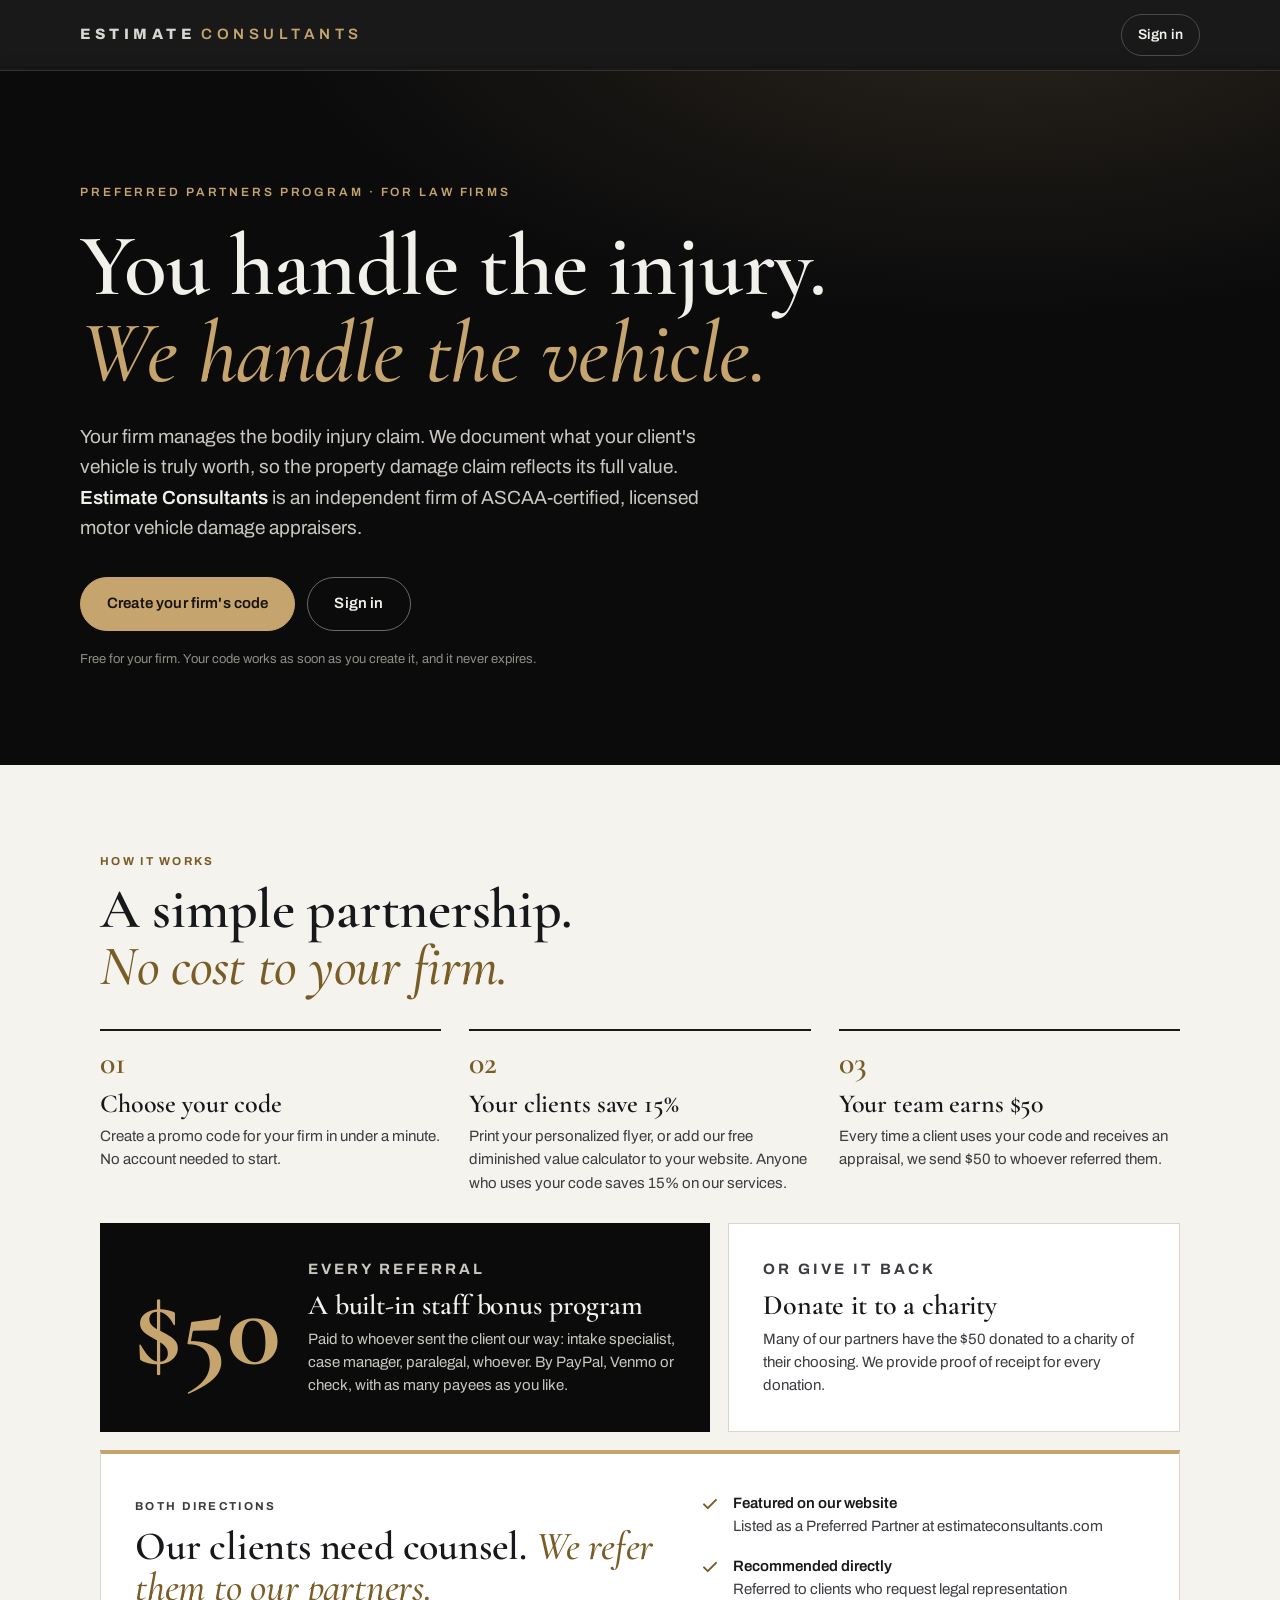
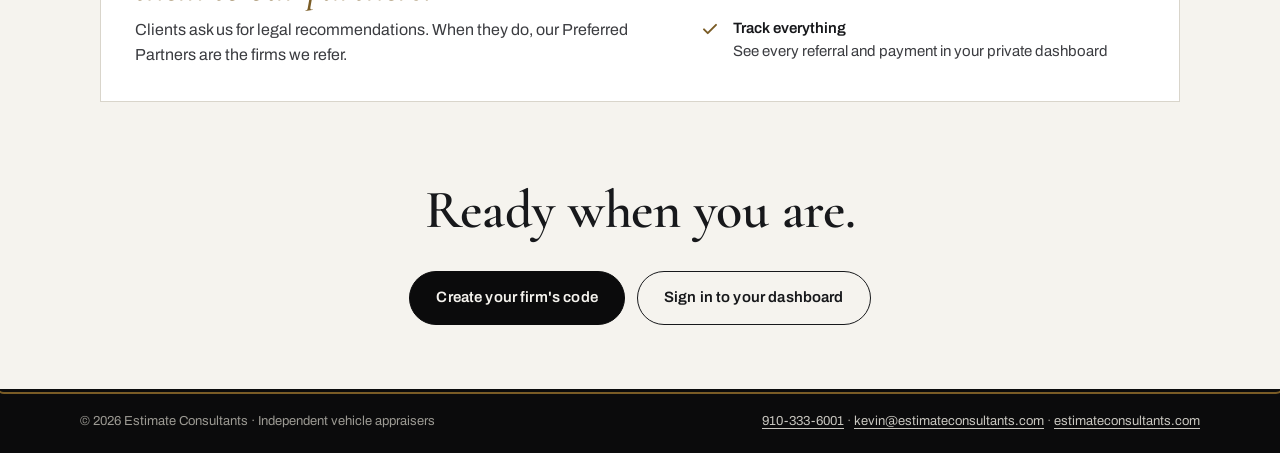
==== commit 53e350d9: "Partner portal: website calculator code (partners only), mentioned in How it works Co-Authored-By: C" ====
--- a/index.html
+++ b/index.html
@@ -46,7 +46,7 @@
     </div>
     <ol class="steps">
       <li><span class="num">01</span><h3>Choose your code</h3><p>Create a promo code for your firm in under a minute. No account needed to start.</p></li>
-      <li><span class="num">02</span><h3>Your clients save 15%</h3><p>Print your personalized flyer for clients. Anyone who enters your code saves 15% on our services.</p></li>
+      <li><span class="num">02</span><h3>Your clients save 15%</h3><p>Print your personalized flyer, or add our free diminished value calculator to your website. Anyone who uses your code saves 15% on our services.</p></li>
       <li><span class="num">03</span><h3>Your team earns $50</h3><p>Every time a client uses your code and receives an appraisal, we send $50 to whoever referred them.</p></li>
     </ol>
 
@@ -205,6 +205,12 @@
           <button class="btn btn-gold wide" type="button" id="dashFlyer"><svg viewBox="0 0 24 24" aria-hidden="true"><path d="M7 8V3h10v5M7 17H5a2 2 0 0 1-2-2v-5a2 2 0 0 1 2-2h14a2 2 0 0 1 2 2v5a2 2 0 0 1-2 2h-2M7 14h10v7H7z"/></svg>Preview &amp; print</button>
         </div>
 
+        <div class="card block flyer-card">
+          <h2>Calculator for your website</h2>
+          <p>Put our free diminished value calculator on your firm's website. Clients who reach out through it are credited to your code.</p>
+          <button class="btn btn-outline wide" type="button" id="dashCalc">Get the website code</button>
+        </div>
+
         <div class="card block">
           <h2>Business cards</h2>
           <p class="muted" id="cardsNote">Running low? Request more and we'll ship them to your office.</p>
@@ -243,6 +249,26 @@
       </div>
     </div>
     <p class="fine center" style="margin:0 0 4px">Tip: choose "Save as PDF" in the print window to keep a digital copy. Print on US Letter at 100% scale.</p>
+  </div>
+</div>
+
+<div class="overlay" id="calcModal" hidden role="dialog" aria-modal="true" aria-labelledby="calcTitle">
+  <div class="modal">
+    <div class="modal-head"><div><p class="kicker">Partner tool</p><h2 id="calcTitle">Calculator for your website</h2></div><button class="x" type="button" data-close aria-label="Close">×</button></div>
+    <ol class="calc-steps">
+      <li>Copy the code below. Your partner code is already in it.</li>
+      <li>Paste it into your website with your site builder's "HTML" or "Embed code" block (WordPress, Wix, Squarespace and GoDaddy all have one).</li>
+      <li>Clients who text or email us from the calculator are credited to your code.</li>
+    </ol>
+    <pre class="calc-code" id="calcCode"></pre>
+    <div class="modal-foot">
+      <a class="link" id="calcPreview" href="#" target="_blank" rel="noopener">Preview the calculator</a>
+      <div class="modal-actions">
+        <button class="btn btn-outline" type="button" data-close>Close</button>
+        <button class="btn btn-gold" type="button" id="copyCalc">Copy code</button>
+      </div>
+    </div>
+    <p class="fine center" style="margin:0 0 4px">Need help adding it? Call or text 910-333-6001.</p>
   </div>
 </div>
 
--- a/assets/style.css
+++ b/assets/style.css
@@ -335,3 +335,7 @@
 
 .muted{color:var(--muted);font-size:14px;margin:6px 0 14px}
 .seg.seg3{grid-template-columns:repeat(3,1fr)}
+
+.calc-steps{margin:4px 0 14px;padding-left:20px;color:var(--muted);font-size:14px;line-height:1.55}
+.calc-steps li{margin:4px 0}
+.calc-code{background:#17130B;color:#F2F0EA;border-radius:12px;padding:14px;font-size:11.5px;line-height:1.5;white-space:pre-wrap;word-break:break-all;max-height:220px;overflow:auto;margin:0 0 12px}
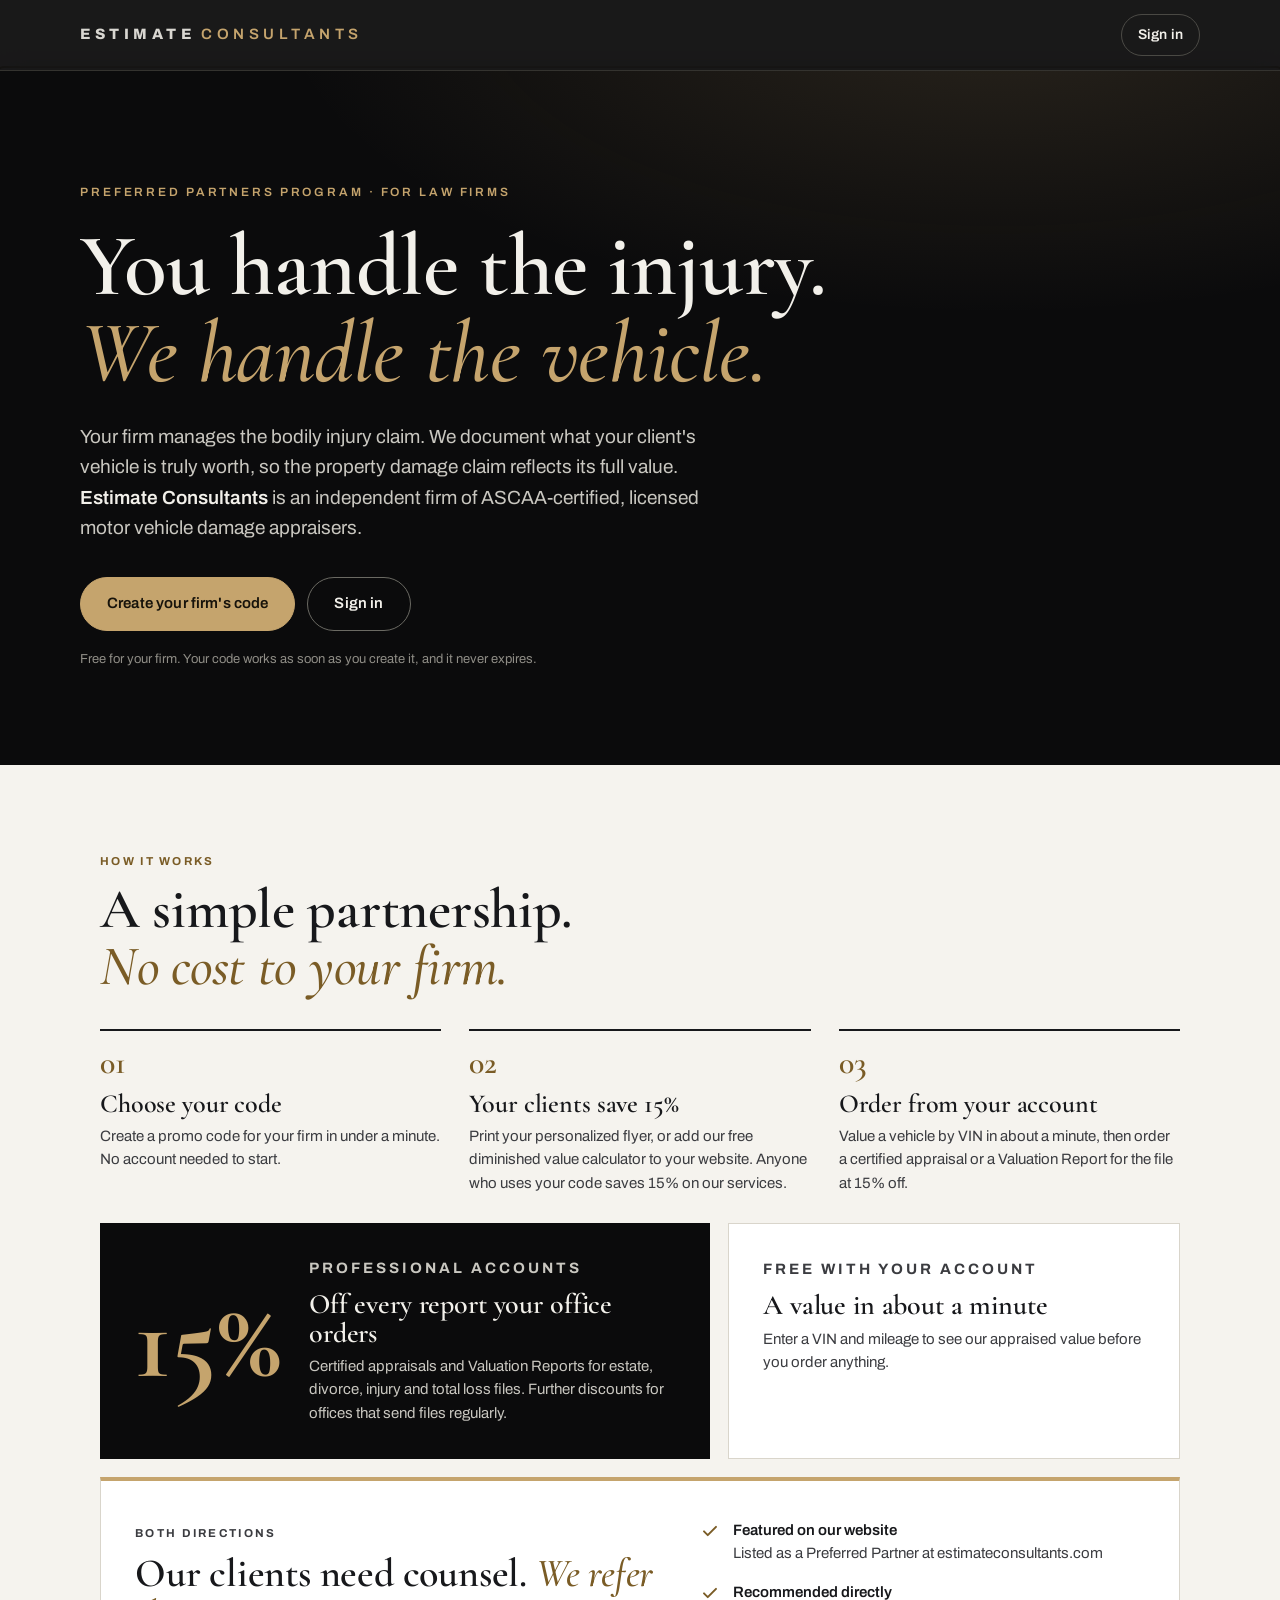
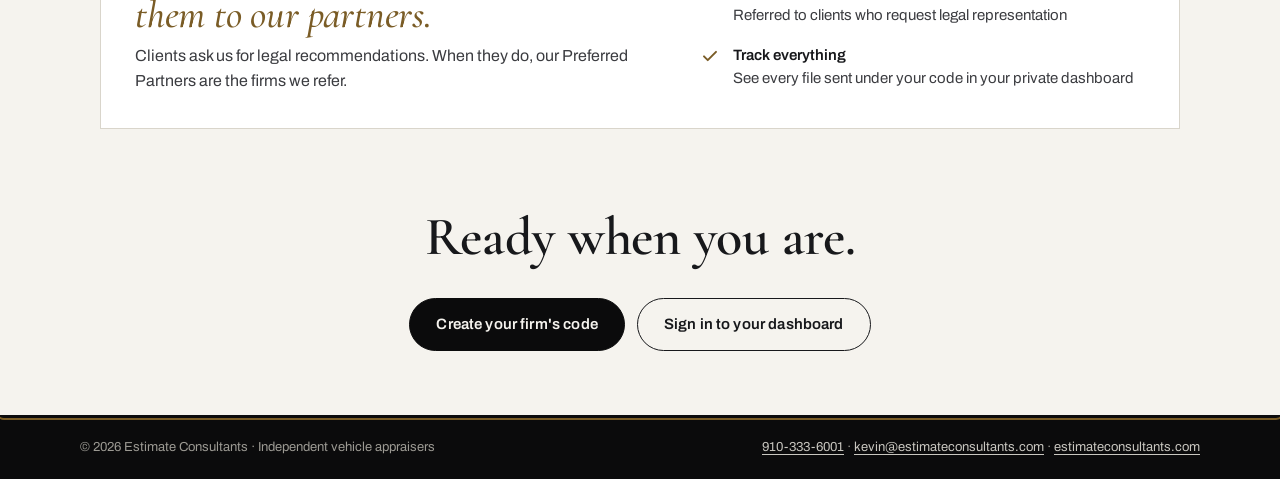
==== commit 3f140ca4: "Professional accounts: value a vehicle and order reports from the dashboard; payouts hidden for new " ====
--- a/index.html
+++ b/index.html
@@ -3,6 +3,7 @@
 <head>
 <meta charset="utf-8">
 <meta name="viewport" content="width=device-width, initial-scale=1, viewport-fit=cover">
+  <meta name="robots" content="noindex, nofollow">
 <title>Preferred Partners — Estimate Consultants</title>
 <meta name="description" content="The Estimate Consultants Preferred Partners Program for law firms. You handle the injury. We handle the vehicle.">
 <meta name="theme-color" content="#0B0B0C">
@@ -10,7 +11,8 @@
 <link rel="preconnect" href="https://fonts.googleapis.com">
 <link rel="preconnect" href="https://fonts.gstatic.com" crossorigin>
 <link rel="stylesheet" href="https://fonts.googleapis.com/css2?family=Cormorant+Garamond:ital,wght@0,500;0,600;0,700;1,500&family=Archivo:wght@400;500;600;700&display=swap">
-<link rel="stylesheet" href="assets/style.css">
+<link rel="stylesheet" href="assets/style.css?v=2">
+<style>.share-row{display:flex;gap:8px;margin:10px 0}.share-row .inp{flex:1;min-width:0;font:inherit;font-size:13px;padding:10px 12px;border:1px solid #d9d4c7;border-radius:10px;background:#fff;color:#17181B}.share-qr{display:flex;justify-content:center;margin:8px 0 12px}.share-qr svg{width:150px;height:150px}</style>
 </head>
 <body>
 <a class="skip" href="#main">Skip to content</a>
@@ -47,22 +49,22 @@
     <ol class="steps">
       <li><span class="num">01</span><h3>Choose your code</h3><p>Create a promo code for your firm in under a minute. No account needed to start.</p></li>
       <li><span class="num">02</span><h3>Your clients save 15%</h3><p>Print your personalized flyer, or add our free diminished value calculator to your website. Anyone who uses your code saves 15% on our services.</p></li>
-      <li><span class="num">03</span><h3>Your team earns $50</h3><p>Every time a client uses your code and receives an appraisal, we send $50 to whoever referred them.</p></li>
+      <li><span class="num">03</span><h3>Order from your account</h3><p>Value a vehicle by VIN in about a minute, then order a certified appraisal or a Valuation Report for the file at 15% off.</p></li>
     </ol>
 
     <div class="duo">
       <div class="panel dark">
-        <div class="big-fifty">$50</div>
+        <div class="big-fifty">15%</div>
         <div>
-          <p class="kicker gold">Every referral</p>
-          <h3>A built-in staff bonus program</h3>
-          <p>Paid to whoever sent the client our way: intake specialist, case manager, paralegal, whoever. By PayPal, Venmo or check, with as many payees as you like.</p>
+          <p class="kicker gold">Professional accounts</p>
+          <h3>Off every report your office orders</h3>
+          <p>Certified appraisals and Valuation Reports for estate, divorce, injury and total loss files. Further discounts for offices that send files regularly.</p>
         </div>
       </div>
       <div class="panel light">
-        <p class="kicker">Or give it back</p>
-        <h3>Donate it to a charity</h3>
-        <p>Many of our partners have the $50 donated to a charity of their choosing. We provide proof of receipt for every donation.</p>
+        <p class="kicker">Free with your account</p>
+        <h3>A value in about a minute</h3>
+        <p>Enter a VIN and mileage to see our appraised value before you order anything.</p>
       </div>
     </div>
 
@@ -75,7 +77,7 @@
       <ul class="ticks">
         <li><b>Featured on our website</b><span>Listed as a Preferred Partner at estimateconsultants.com</span></li>
         <li><b>Recommended directly</b><span>Referred to clients who request legal representation</span></li>
-        <li><b>Track everything</b><span>See every referral and payment in your private dashboard</span></li>
+        <li><b>Track everything</b><span>See every file sent under your code in your private dashboard</span></li>
       </ul>
     </div>
 
@@ -129,7 +131,7 @@
           <button class="btn btn-gold wide" type="button" id="doneFlyer"><svg viewBox="0 0 24 24" aria-hidden="true"><path d="M7 8V3h10v5M7 17H5a2 2 0 0 1-2-2v-5a2 2 0 0 1 2-2h14a2 2 0 0 1 2 2v5a2 2 0 0 1-2 2h-2M7 14h10v7H7z"/></svg>Print your client flyer</button>
           <button class="btn btn-outline wide" type="button" id="doneAccount">Finish setting up my account</button>
         </div>
-        <p class="fine">Your account lets you track referrals and choose where each $50 goes. We'll email a 6-digit code to confirm it's you. You can also do this later.</p>
+        <p class="fine">Your account lets you value a vehicle, order reports at 15% off and see the files sent under your code. We'll email a 6-digit code to confirm it's you. You can also do this later.</p>
       </div>
     </div>
   </div>
@@ -182,18 +184,39 @@
     <div class="stats" id="stats" aria-live="polite">
       <div class="stat"><span>Clients who used your code</span><b id="stSubmitted">0</b></div>
       <div class="stat"><span>Became appraisals</span><b id="stAppraisals">0</b></div>
-      <div class="stat gold"><span>On the way to you</span><b id="stOwed">$0</b><small id="stOwedN"></small></div>
-      <div class="stat"><span>Paid to date</span><b id="stPaid">$0</b><small id="stPaidN"></small></div>
+      <div class="stat gold pay-only"><span>On the way to you</span><b id="stOwed">$0</b><small id="stOwedN"></small></div>
+      <div class="stat pay-only"><span>Paid to date</span><b id="stPaid">$0</b><small id="stPaidN"></small></div>
+    </div>
+
+    <div class="card block order" id="orderCard">
+      <div class="block-head"><div><h2>Value a vehicle</h2><p>See our appraised value in about a minute, free. From there you can order a certified appraisal or a Valuation Report for the file. Your office gets 15% off both, with further discounts for volume.</p></div></div>
+      <form class="order-row" id="orderForm" novalidate>
+        <div class="field"><input id="oVin" maxlength="17" autocomplete="off" autocapitalize="characters" spellcheck="false" placeholder=" "><label for="oVin">VIN (17 characters)</label></div>
+        <select class="sel" id="oFor" aria-label="What the value is for">
+          <option value="general">Injury or total loss file</option>
+          <option value="estate">Estate or probate</option>
+          <option value="divorce">Divorce or settlement</option>
+          <option value="bank">Lender or collateral</option>
+          <option value="donation">Vehicle donation</option>
+        </select>
+        <button class="btn btn-gold" type="submit">Get the value</button>
+      </form>
+      <p class="err" id="oErr" role="alert"></p>
+      <div class="order-links">
+        <a class="btn btn-outline" id="oCert" href="https://appraisals.estimateconsultants.com/" target="_blank" rel="noopener">Order a certified appraisal</a>
+        <a class="btn btn-outline" id="oVr" href="https://www.estimateconsultants.com/markettrue-value.html" target="_blank" rel="noopener">Order a Valuation Report</a>
+      </div>
+      <p class="fine">A certified appraisal is reviewed and signed by a certified appraiser, from $299 before your discount. A Valuation Report is the comparable vehicles and adjustments behind the value, ready in minutes; it is not a certified appraisal.</p>
     </div>
 
     <div class="dash-grid">
       <div class="card block">
-        <div class="block-head"><div><h2>Referrals</h2><p>Each time a client uses your code and we begin their appraisal, $50 is earned.</p></div></div>
+        <div class="block-head"><div><h2>Referrals</h2><p><span class="pay-only">Each time a client uses your code and we begin their appraisal, $50 is earned.</span><span class="pro-only">Each client who uses your code appears here.</span></p></div></div>
         <div id="refs"></div>
       </div>
 
       <aside class="side">
-        <div class="card block">
+        <div class="card block pay-only">
           <div class="block-head"><div><h2>Where the $50 goes</h2><p>Add one or several. You choose who gets each referral.</p></div></div>
           <div id="payees"></div>
           <button class="btn btn-outline wide" type="button" id="addPayee">+ Add a destination</button>
@@ -206,9 +229,29 @@
         </div>
 
         <div class="card block flyer-card">
+          <h2>After-a-crash checklist</h2>
+          <p>A one-page checklist for clients to keep in the glove box: what to do at the scene, in the first few days, and before signing anything. Includes your firm's name and code.</p>
+          <button class="btn btn-outline wide" type="button" id="dashChecklist">Preview &amp; print</button>
+        </div>
+
+        <div class="card block flyer-card">
           <h2>Calculator for your website</h2>
           <p>Put our free diminished value calculator on your firm's website. Clients who reach out through it are credited to your code.</p>
           <button class="btn btn-outline wide" type="button" id="dashCalc">Get the website code</button>
+        </div>
+
+        <div class="card block flyer-card">
+          <h2>Free offer check for your customers</h2>
+          <p>Text or email this link to anyone whose car was just totaled, or put the QR code at your counter. They see their car&rsquo;s market value free and can check the insurer&rsquo;s offer. Customers who use it are credited to your code.</p>
+          <div class="share-row"><input class="inp" id="shareLink" readonly aria-label="Your link"><button class="btn btn-gold" type="button" id="copyShare">Copy</button></div>
+          <div class="share-qr" id="shareQr"></div>
+          <button class="btn btn-outline wide" type="button" id="printShare">Print the QR card</button>
+        </div>
+
+        <div class="card block flyer-card">
+          <h2>MarketTrue Value for your website</h2>
+          <p>Put our free car value by VIN on your website. Customers who look up their car through it are credited to your code.</p>
+          <button class="btn btn-outline wide" type="button" id="dashMt">Get the website code</button>
         </div>
 
         <div class="card block">
@@ -237,7 +280,7 @@
 <div class="overlay" id="flyerModal" hidden role="dialog" aria-modal="true" aria-labelledby="flyerTitle">
   <div class="modal flyer-modal">
     <div class="modal-head">
-      <div><p class="kicker">Client flyer</p><h2 id="flyerTitle">Ready to print</h2></div>
+      <div><p class="kicker" id="flyerKicker">Client flyer</p><h2 id="flyerTitle">Ready to print</h2></div>
       <button class="x" type="button" data-close aria-label="Close">×</button>
     </div>
     <div class="flyer-stage" id="flyerStage"><div class="flyer-scale" id="flyerScale"></div></div>
@@ -258,7 +301,7 @@
     <ol class="calc-steps">
       <li>Copy the code below. Your partner code is already in it.</li>
       <li>Paste it into your website with your site builder's "HTML" or "Embed code" block (WordPress, Wix, Squarespace and GoDaddy all have one).</li>
-      <li>Clients who text or email us from the calculator are credited to your code.</li>
+      <li id="calcCredit">Clients who text or email us from the calculator are credited to your code.</li>
     </ol>
     <pre class="calc-code" id="calcCode"></pre>
     <div class="modal-foot">
@@ -317,6 +360,6 @@
 <div id="printRoot" aria-hidden="true"></div>
 
 <script src="assets/qr.js"></script>
-<script src="assets/app.js"></script>
+<script src="assets/app.js?v=2"></script>
 </body>
 </html>
--- a/assets/style.css
+++ b/assets/style.css
@@ -324,6 +324,21 @@
 .fl-foot{margin-top:12px;background:#0B0B0C;color:#F2F0EA;padding:15px 48px;display:flex;justify-content:space-between;align-items:center;gap:14px;font-size:13px}
 .fl-foot span:first-child{font-weight:600}.fl-foot span+span{color:#C9C7C0}
 
+.ck-body{padding-top:24px;padding-bottom:4px}
+.ck-cols{display:grid;grid-template-columns:1fr 1fr;gap:30px}
+.ck-h{font-family:var(--serif);font-weight:700;font-size:25px;line-height:1.1;color:#17181B;border-bottom:2px solid #17181B;padding-bottom:6px;margin:0 0 10px}
+.ck-h~.ck-h,.ck+.ck-h{margin-top:24px}
+.ck{list-style:none;margin:0;padding:0;display:grid;gap:14px}
+.ck li{display:grid;grid-template-columns:18px 1fr;gap:10px;align-items:start}
+.ck-box{width:17px;height:17px;border:2px solid #17181B;margin-top:2px;background:#fff}
+.ck b{display:block;font-size:15px;line-height:1.3;color:#17181B}
+.ck span{display:block;font-size:13px;line-height:1.4;color:#3B3C40;margin-top:2px}
+.ck-code{margin-top:auto;display:grid;grid-template-columns:minmax(0,1fr) auto;gap:14px;align-items:center;background:#fff;border:1px solid #D9D5CB;border-top:4px solid #C5A46D;padding:12px 16px}
+.ck-code .fl-codeval{font-size:56px}
+.ck-code .fl-qr svg{width:88px;height:88px}
+.ck-how{font-size:13.5px;line-height:1.4;color:#3B3C40}
+.ck-notes{display:grid;gap:14px}
+.ck-notes span{display:block;border-bottom:1px solid #9A988F;padding-bottom:4px;font-size:11px;letter-spacing:.06em;color:#6B6C70;text-transform:uppercase}
 #printRoot{display:none}
 @media print{
   @page{size:letter;margin:0}
@@ -339,3 +354,19 @@
 .calc-steps{margin:4px 0 14px;padding-left:20px;color:var(--muted);font-size:14px;line-height:1.55}
 .calc-steps li{margin:4px 0}
 .calc-code{background:#17130B;color:#F2F0EA;border-radius:12px;padding:14px;font-size:11.5px;line-height:1.5;white-space:pre-wrap;word-break:break-all;max-height:220px;overflow:auto;margin:0 0 12px}
+
+/* Professional accounts: order card, and no payout parts for accounts made after payouts ended */
+.pro-only{display:none}
+body.no-pay .pay-only{display:none!important}
+body.no-pay .pro-only{display:inline}
+body.no-pay .stats{grid-template-columns:repeat(2,1fr)}
+.order{margin-bottom:20px}
+.order-row{display:grid;grid-template-columns:minmax(0,1.4fr) minmax(0,1fr) auto;gap:12px;align-items:stretch}
+.order-row .field{margin:0}
+.order-row select.sel{height:100%;min-height:54px}
+.order-links{display:flex;gap:12px;flex-wrap:wrap;margin:14px 0 12px}
+.order .fine{color:var(--muted);font-size:13px;margin:0}
+.order .err{margin:8px 0 0}
+@media (min-width:641px){body.no-pay .rrow{grid-template-columns:84px minmax(0,1.1fr) 170px}}
+body.no-pay .rrow .payto{display:none}
+@media (max-width:760px){.order-row{grid-template-columns:1fr}.order-links .btn{flex:1 1 100%;text-align:center}}
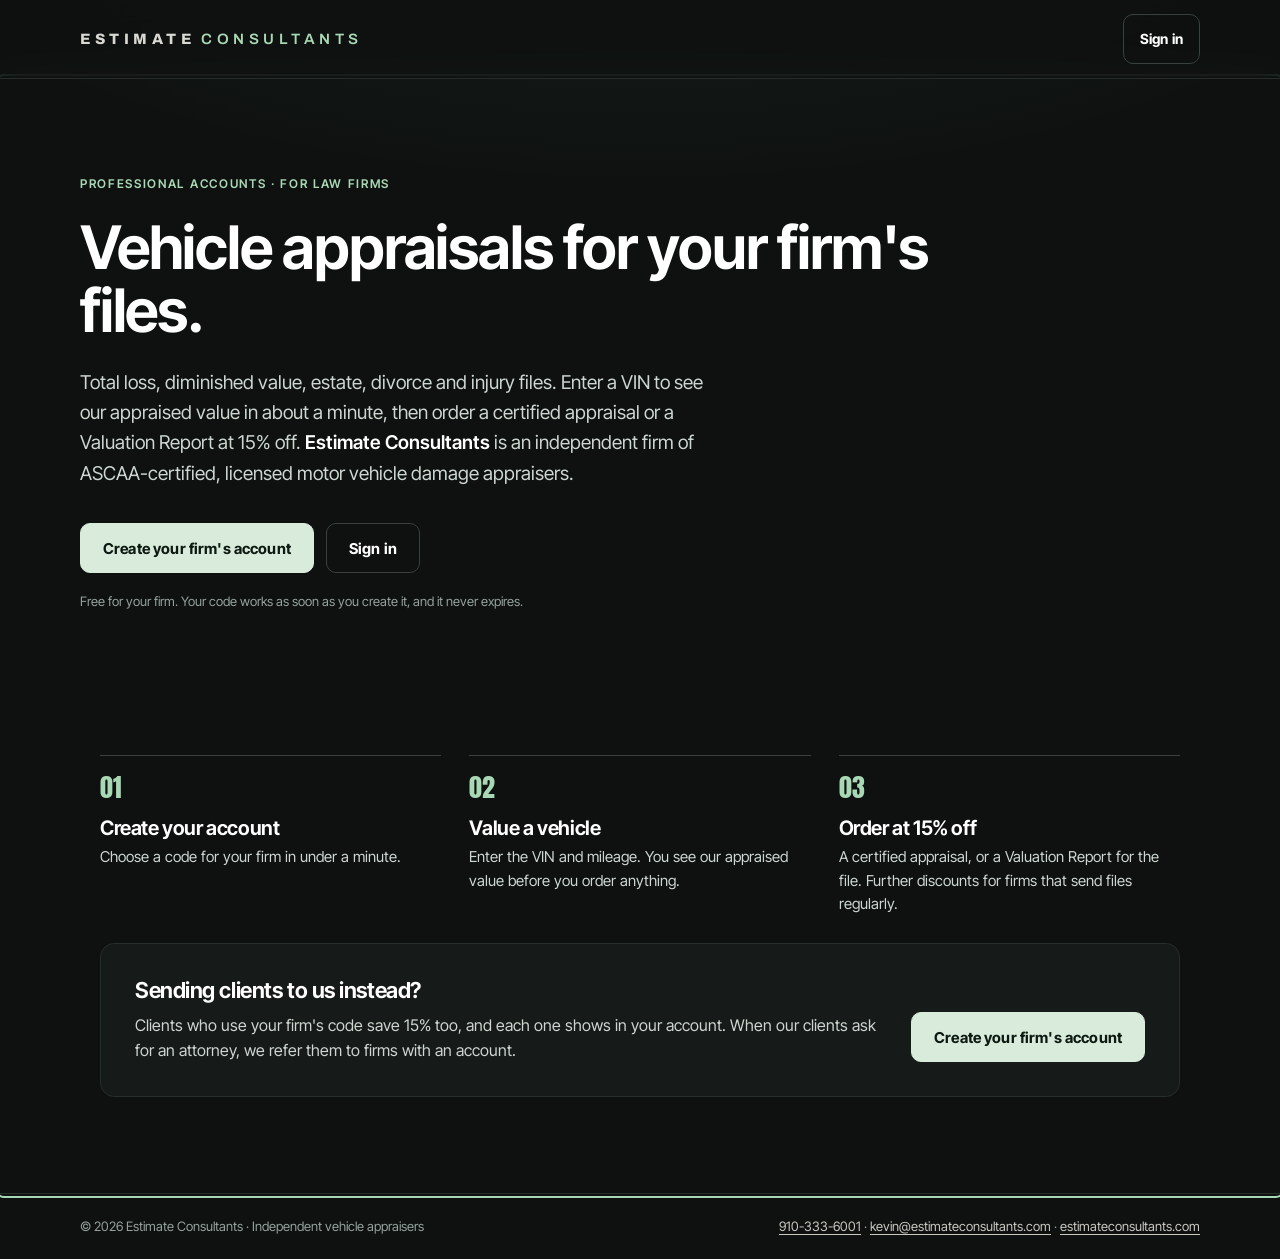
==== commit 26e3a950: "Professional accounts in the current site look, with a simpler one-column account page - Dark, sage " ====
--- a/index.html
+++ b/index.html
@@ -4,21 +4,21 @@
 <meta charset="utf-8">
 <meta name="viewport" content="width=device-width, initial-scale=1, viewport-fit=cover">
   <meta name="robots" content="noindex, nofollow">
-<title>Preferred Partners — Estimate Consultants</title>
-<meta name="description" content="The Estimate Consultants Preferred Partners Program for law firms. You handle the injury. We handle the vehicle.">
-<meta name="theme-color" content="#0B0B0C">
+<title>Professional Accounts for Law Firms — Estimate Consultants</title>
+<meta name="description" content="Professional accounts for law firms: value a vehicle by VIN, then order a certified appraisal or a Valuation Report at 15% off.">
+<meta name="theme-color" content="#0e1110">
 <link rel="icon" href="assets/favicon.svg" type="image/svg+xml">
 <link rel="preconnect" href="https://fonts.googleapis.com">
 <link rel="preconnect" href="https://fonts.gstatic.com" crossorigin>
-<link rel="stylesheet" href="https://fonts.googleapis.com/css2?family=Cormorant+Garamond:ital,wght@0,500;0,600;0,700;1,500&family=Archivo:wght@400;500;600;700&display=swap">
-<link rel="stylesheet" href="assets/style.css?v=2">
+<link rel="stylesheet" href="https://fonts.googleapis.com/css2?family=Cormorant+Garamond:ital,wght@0,500;0,600;0,700;1,500&family=Archivo:wght@400;500;600;700&family=Anton&family=Inter+Tight:wght@400;500;600;700;800&display=swap">
+<link rel="stylesheet" href="assets/style.css?v=3">
 <style>.share-row{display:flex;gap:8px;margin:10px 0}.share-row .inp{flex:1;min-width:0;font:inherit;font-size:13px;padding:10px 12px;border:1px solid #d9d4c7;border-radius:10px;background:#fff;color:#17181B}.share-qr{display:flex;justify-content:center;margin:8px 0 12px}.share-qr svg{width:150px;height:150px}</style>
 </head>
 <body>
 <a class="skip" href="#main">Skip to content</a>
 
 <header class="nav" id="nav">
-  <a class="brand" href="#/" aria-label="Estimate Consultants Preferred Partners — home">
+  <a class="brand" href="#/" aria-label="Estimate Consultants professional accounts — home">
     <span class="lockup"><span class="lk-top">Estimate</span><span class="lk-bot">Consultants</span></span>
   </a>
   <nav class="nav-actions" id="navActions" aria-label="Account"></nav>
@@ -30,11 +30,11 @@
 <section class="view" data-view="home" aria-labelledby="homeTitle">
   <div class="hero">
     <div class="hero-inner">
-      <p class="eyebrow rise" style="--d:0">Preferred Partners Program · For law firms</p>
-      <h1 id="homeTitle" class="rise" style="--d:1">You handle the injury.<br><em>We handle the vehicle.</em></h1>
-      <p class="lede rise" style="--d:2">Your firm manages the bodily injury claim. We document what your client's vehicle is truly worth, so the property damage claim reflects its full value. <strong>Estimate Consultants</strong> is an independent firm of ASCAA-certified, licensed motor vehicle damage appraisers.</p>
+      <p class="eyebrow rise" style="--d:0">Professional accounts · For law firms</p>
+      <h1 id="homeTitle" class="rise" style="--d:1">Vehicle appraisals for your firm's files.</h1>
+      <p class="lede rise" style="--d:2">Total loss, diminished value, estate, divorce and injury files. Enter a VIN to see our appraised value in about a minute, then order a certified appraisal or a Valuation Report at 15% off. <strong>Estimate Consultants</strong> is an independent firm of ASCAA-certified, licensed motor vehicle damage appraisers.</p>
       <div class="cta-row rise" style="--d:3">
-        <a class="btn btn-gold" href="#/join">Create your firm's code</a>
+        <a class="btn btn-gold" href="#/join">Create your firm's account</a>
         <a class="btn btn-ghost" href="#/signin">Sign in</a>
       </div>
       <p class="fine rise" style="--d:4">Free for your firm. Your code works as soon as you create it, and it never expires.</p>
@@ -42,50 +42,19 @@
   </div>
 
   <div class="wrap">
-    <div class="section-head">
-      <p class="kicker">How it works</p>
-      <h2>A simple partnership.<br><em>No cost to your firm.</em></h2>
-    </div>
     <ol class="steps">
-      <li><span class="num">01</span><h3>Choose your code</h3><p>Create a promo code for your firm in under a minute. No account needed to start.</p></li>
-      <li><span class="num">02</span><h3>Your clients save 15%</h3><p>Print your personalized flyer, or add our free diminished value calculator to your website. Anyone who uses your code saves 15% on our services.</p></li>
-      <li><span class="num">03</span><h3>Order from your account</h3><p>Value a vehicle by VIN in about a minute, then order a certified appraisal or a Valuation Report for the file at 15% off.</p></li>
+      <li><span class="num">01</span><h3>Create your account</h3><p>Choose a code for your firm in under a minute.</p></li>
+      <li><span class="num">02</span><h3>Value a vehicle</h3><p>Enter the VIN and mileage. You see our appraised value before you order anything.</p></li>
+      <li><span class="num">03</span><h3>Order at 15% off</h3><p>A certified appraisal, or a Valuation Report for the file. Further discounts for firms that send files regularly.</p></li>
     </ol>
-
-    <div class="duo">
-      <div class="panel dark">
-        <div class="big-fifty">15%</div>
-        <div>
-          <p class="kicker gold">Professional accounts</p>
-          <h3>Off every report your office orders</h3>
-          <p>Certified appraisals and Valuation Reports for estate, divorce, injury and total loss files. Further discounts for offices that send files regularly.</p>
-        </div>
-      </div>
-      <div class="panel light">
-        <p class="kicker">Free with your account</p>
-        <h3>A value in about a minute</h3>
-        <p>Enter a VIN and mileage to see our appraised value before you order anything.</p>
-      </div>
-    </div>
 
     <div class="panel callout">
       <div>
-        <p class="kicker">Both directions</p>
-        <h3>Our clients need counsel. <em>We refer them to our partners.</em></h3>
-        <p>Clients ask us for legal recommendations. When they do, our Preferred Partners are the firms we refer.</p>
-      </div>
-      <ul class="ticks">
-        <li><b>Featured on our website</b><span>Listed as a Preferred Partner at estimateconsultants.com</span></li>
-        <li><b>Recommended directly</b><span>Referred to clients who request legal representation</span></li>
-        <li><b>Track everything</b><span>See every file sent under your code in your private dashboard</span></li>
-      </ul>
-    </div>
-
-    <div class="closing">
-      <h2>Ready when you are.</h2>
-      <div class="cta-row center">
-        <a class="btn btn-dark" href="#/join">Create your firm's code</a>
-        <a class="btn btn-outline" href="#/signin">Sign in to your dashboard</a>
+        <h3>Sending clients to us instead?</h3>
+        <p>Clients who use your firm's code save 15% too, and each one shows in your account. When our clients ask for an attorney, we refer them to firms with an account.</p>
+      </div>
+      <div class="cta-row">
+        <a class="btn btn-gold" href="#/join">Create your firm's account</a>
       </div>
     </div>
   </div>
@@ -114,7 +83,7 @@
       <form class="step" data-step="2" id="joinForm2" novalidate hidden>
         <p class="kicker">Step 2 of 2</p>
         <h1>Choose your code</h1>
-        <p class="sub">This is what your clients type in. Letters and numbers only, and it works indefinitely.</p>
+        <p class="sub">It takes 15% off your firm's orders, and clients who type it in save 15% too. Letters and numbers only.</p>
         <div class="field code-field"><input id="jCode" maxlength="24" autocomplete="off" autocapitalize="characters" spellcheck="false" placeholder=" " required><label for="jCode">Your promo code</label><span class="status" id="jCodeStatus" aria-live="polite"></span></div>
         <div class="suggest" id="jSuggest" aria-label="Suggestions"></div>
         <div class="ticket-preview" aria-hidden="true"><span>15% OFF</span><b id="jTicket">YOURCODE</b></div>
@@ -124,7 +93,7 @@
 
       <div class="step done" data-step="3" id="joinDone" hidden>
         <div class="seal" aria-hidden="true"><svg viewBox="0 0 24 24"><path d="M4 12.5l5 5L20 6.5"/></svg></div>
-        <p class="kicker">You're a Preferred Partner</p>
+        <p class="kicker">Your account is ready</p>
         <h1>Your code is live.</h1>
         <div class="ticket"><span>15% OFF · NEVER EXPIRES</span><b id="doneCode">CODE</b><small id="doneFirm"></small></div>
         <div class="stack">
@@ -170,8 +139,8 @@
   <div class="dash">
     <div class="dash-head">
       <div>
-        <p class="kicker" id="dashSince">Preferred Partner</p>
-        <h1 id="dashTitle">Your dashboard</h1>
+        <p class="kicker" id="dashSince">Professional account</p>
+        <h1 id="dashTitle">Your account</h1>
       </div>
       <div class="code-chip" id="codeChip">
         <span>Your code</span><b id="dashCode">—</b>
@@ -181,19 +150,13 @@
 
     <div class="banner" id="verifyBanner" hidden></div>
 
-    <div class="stats" id="stats" aria-live="polite">
-      <div class="stat"><span>Clients who used your code</span><b id="stSubmitted">0</b></div>
-      <div class="stat"><span>Became appraisals</span><b id="stAppraisals">0</b></div>
-      <div class="stat gold pay-only"><span>On the way to you</span><b id="stOwed">$0</b><small id="stOwedN"></small></div>
-      <div class="stat pay-only"><span>Paid to date</span><b id="stPaid">$0</b><small id="stPaidN"></small></div>
-    </div>
-
     <div class="card block order" id="orderCard">
-      <div class="block-head"><div><h2>Value a vehicle</h2><p>See our appraised value in about a minute, free. From there you can order a certified appraisal or a Valuation Report for the file. Your office gets 15% off both, with further discounts for volume.</p></div></div>
+      <h2>Value a vehicle</h2>
+      <p class="sub">Free, in about a minute. Then order a certified appraisal or a Valuation Report for the file. Your firm gets 15% off both, with further discounts for volume.</p>
       <form class="order-row" id="orderForm" novalidate>
         <div class="field"><input id="oVin" maxlength="17" autocomplete="off" autocapitalize="characters" spellcheck="false" placeholder=" "><label for="oVin">VIN (17 characters)</label></div>
-        <select class="sel" id="oFor" aria-label="What the value is for">
-          <option value="general">Injury or total loss file</option>
+        <select class="sel" id="oFor" aria-label="What the appraisal is for">
+          <option value="general">Total loss or diminished value</option>
           <option value="estate">Estate or probate</option>
           <option value="divorce">Divorce or settlement</option>
           <option value="bank">Lender or collateral</option>
@@ -209,62 +172,37 @@
       <p class="fine">A certified appraisal is reviewed and signed by a certified appraiser, from $299 before your discount. A Valuation Report is the comparable vehicles and adjustments behind the value, ready in minutes; it is not a certified appraisal.</p>
     </div>
 
-    <div class="dash-grid">
-      <div class="card block">
-        <div class="block-head"><div><h2>Referrals</h2><p><span class="pay-only">Each time a client uses your code and we begin their appraisal, $50 is earned.</span><span class="pro-only">Each client who uses your code appears here.</span></p></div></div>
-        <div id="refs"></div>
-      </div>
-
-      <aside class="side">
-        <div class="card block pay-only">
-          <div class="block-head"><div><h2>Where the $50 goes</h2><p>Add one or several. You choose who gets each referral.</p></div></div>
-          <div id="payees"></div>
-          <button class="btn btn-outline wide" type="button" id="addPayee">+ Add a destination</button>
-        </div>
-
-        <div class="card block flyer-card">
-          <h2>Client flyer</h2>
-          <p>A full-page flyer with your firm's name and code, ready to print and hand to clients.</p>
-          <button class="btn btn-gold wide" type="button" id="dashFlyer"><svg viewBox="0 0 24 24" aria-hidden="true"><path d="M7 8V3h10v5M7 17H5a2 2 0 0 1-2-2v-5a2 2 0 0 1 2-2h14a2 2 0 0 1 2 2v5a2 2 0 0 1-2 2h-2M7 14h10v7H7z"/></svg>Preview &amp; print</button>
-        </div>
-
-        <div class="card block flyer-card">
-          <h2>After-a-crash checklist</h2>
-          <p>A one-page checklist for clients to keep in the glove box: what to do at the scene, in the first few days, and before signing anything. Includes your firm's name and code.</p>
-          <button class="btn btn-outline wide" type="button" id="dashChecklist">Preview &amp; print</button>
-        </div>
-
-        <div class="card block flyer-card">
-          <h2>Calculator for your website</h2>
-          <p>Put our free diminished value calculator on your firm's website. Clients who reach out through it are credited to your code.</p>
-          <button class="btn btn-outline wide" type="button" id="dashCalc">Get the website code</button>
-        </div>
-
-        <div class="card block flyer-card">
-          <h2>Free offer check for your customers</h2>
-          <p>Text or email this link to anyone whose car was just totaled, or put the QR code at your counter. They see their car&rsquo;s market value free and can check the insurer&rsquo;s offer. Customers who use it are credited to your code.</p>
-          <div class="share-row"><input class="inp" id="shareLink" readonly aria-label="Your link"><button class="btn btn-gold" type="button" id="copyShare">Copy</button></div>
-          <div class="share-qr" id="shareQr"></div>
-          <button class="btn btn-outline wide" type="button" id="printShare">Print the QR card</button>
-        </div>
-
-        <div class="card block flyer-card">
-          <h2>MarketTrue Value for your website</h2>
-          <p>Put our free car value by VIN on your website. Customers who look up their car through it are credited to your code.</p>
-          <button class="btn btn-outline wide" type="button" id="dashMt">Get the website code</button>
-        </div>
-
-        <div class="card block">
-          <h2>Business cards</h2>
-          <p class="muted" id="cardsNote">Running low? Request more and we'll ship them to your office.</p>
-          <button class="btn btn-outline wide" type="button" id="reqCards">Request more cards</button>
-        </div>
-
-        <div class="card block">
-          <div class="block-head"><div><h2>Firm details</h2></div><button class="link" type="button" id="editProfile">Edit</button></div>
-          <dl class="kv" id="profile"></dl>
-        </div>
-      </aside>
+    <div class="card block">
+      <h2>Clients who used your code</h2>
+      <p class="sub counts"><b id="stSubmitted">0</b> used your code · <b id="stAppraisals">0</b> became appraisals<span class="pay-only"> · <b id="stOwed">$0</b> on the way to you · <b id="stPaid">$0</b> paid to date</span><span hidden><small id="stOwedN"></small><small id="stPaidN"></small></span></p>
+      <div id="refs"></div>
+    </div>
+
+    <div class="card block pay-only">
+      <h2>Where the $50 goes</h2>
+      <p class="sub">Add one or several. You choose who gets each referral.</p>
+      <div id="payees"></div>
+      <button class="btn btn-outline" type="button" id="addPayee">+ Add a destination</button>
+    </div>
+
+    <div class="card block">
+      <h2>For your clients</h2>
+      <p class="sub">Clients who use your code save 15%.</p>
+      <div class="rows">
+        <div class="trow"><div><b>Client flyer</b><span>One page with your firm's name and code.</span></div><button class="btn btn-outline sm" type="button" id="dashFlyer">Print</button></div>
+        <div class="trow"><div><b>After-a-crash checklist</b><span>One page for the glove box, with your firm's name and code.</span></div><button class="btn btn-outline sm" type="button" id="dashChecklist">Print</button></div>
+        <div class="trow wrap-row"><div><b>Free value link</b><span>Text or email it. They see their car's market value free and can check the insurer's offer.</span></div>
+          <div class="share-row"><input class="inp" id="shareLink" readonly aria-label="Your link"><button class="btn btn-outline sm" type="button" id="copyShare">Copy</button><button class="btn btn-outline sm" type="button" id="printShare">Print QR card</button></div>
+          <div class="share-qr" id="shareQr" hidden></div></div>
+        <div class="trow"><div><b>Value by VIN for your website</b><span>Our free car value tool on your firm's site.</span></div><button class="btn btn-outline sm" type="button" id="dashMt">Get the code</button></div>
+        <div class="trow"><div><b>Diminished value calculator for your website</b><span>Our free calculator on your firm's site.</span></div><button class="btn btn-outline sm" type="button" id="dashCalc">Get the code</button></div>
+      </div>
+    </div>
+
+    <div class="card block">
+      <div class="block-head"><h2>Firm details</h2><button class="link" type="button" id="editProfile">Edit</button></div>
+      <dl class="kv" id="profile"></dl>
+      <div class="trow last"><div><b>Business cards</b><span id="cardsNote">Running low? Request more and we'll ship them to your office.</span></div><button class="btn btn-outline sm" type="button" id="reqCards">Request cards</button></div>
     </div>
   </div>
 </section>
@@ -338,7 +276,7 @@
     <div class="modal-head"><div><p class="kicker">Business cards</p><h2 id="cardsTitle">Request more cards</h2></div><button class="x" type="button" data-close aria-label="Close">×</button></div>
     <div class="field"><textarea id="cShip" maxlength="300" rows="4" placeholder=" " required></textarea><label for="cShip">Ship to (name and full mailing address)</label></div>
     <div class="field"><input id="cNote" maxlength="300" placeholder=" "><label for="cNote">Notes (optional)</label></div>
-    <p class="hint">Free for Preferred Partners. We'll email you if we have any questions.</p>
+    <p class="hint">Free with your account. We'll email you if we have any questions.</p>
     <p class="err" id="cErr" role="alert"></p>
     <div class="modal-actions end"><button class="btn btn-outline" type="button" data-close>Cancel</button><button class="btn btn-dark" type="submit" id="cSend">Send request</button></div>
   </form>
@@ -360,6 +298,6 @@
 <div id="printRoot" aria-hidden="true"></div>
 
 <script src="assets/qr.js"></script>
-<script src="assets/app.js?v=2"></script>
+<script src="assets/app.js?v=3"></script>
 </body>
 </html>
--- a/assets/style.css
+++ b/assets/style.css
@@ -370,3 +370,96 @@
 @media (min-width:641px){body.no-pay .rrow{grid-template-columns:84px minmax(0,1.1fr) 170px}}
 body.no-pay .rrow .payto{display:none}
 @media (max-width:760px){.order-row{grid-template-columns:1fr}.order-links .btn{flex:1 1 100%;text-align:center}}
+
+/* ================= Current site look (dark, sage green; Inter Tight, Anton for the code) =================
+   Everything above was written for the older ivory and gold look. The colors are swapped here, and the printed
+   flyer and checklist keep their own paper colors (set back under .flyer at the end). */
+:root{
+  --ink:#eef2ef; --ink-2:#cdd6d0; --muted:#95a29b; --line:#38423d; --line-2:#262d2a;
+  --ivory:#0e1110; --paper:#161a18; --obsidian:#0e1110; --obs-2:#161a18; --obs-line:#262d2a;
+  --gold:#a9d8b4; --gold-d:#a9d8b4; --gold-dd:#c6e6cd; --sand:#1c211f;
+  --ok:#7fd69a; --ok-bg:rgba(127,214,154,.12); --warn:#f2d7a2; --warn-bg:rgba(242,215,162,.10); --bad:#f2a5a5;
+  --serif:'Inter Tight',Inter,system-ui,-apple-system,'Segoe UI',sans-serif;
+  --sans:'Inter Tight',Inter,system-ui,-apple-system,'Segoe UI',sans-serif;
+  --disp:Anton,'Arial Narrow',Impact,sans-serif;
+  --shadow:none;
+}
+html{background:#0e1110;color-scheme:dark}
+body{background:#0e1110 radial-gradient(1200px 520px at 50% -180px,rgba(127,214,154,.10),transparent 70%) no-repeat;color:var(--ink-2)}
+h1,h2,h3{font-weight:650;letter-spacing:-.02em;line-height:1.12;color:#fff}
+h1 em,h2 em,h3 em{font-style:normal;font-weight:650;color:var(--gold)}
+::selection{background:#a9d8b4;color:#0d1a12}
+.nav{background:rgba(14,17,16,.86);border-bottom:1px solid var(--line-2)}
+.lk-bot{color:#a9d8b4}
+/* buttons: squared, sage for the main action */
+.btn{--bg:#d9ecdc;--fg:#0d1a12;--bd:#d9ecdc;border-radius:10px;font-weight:700;min-height:50px;padding:0 22px}
+.btn:hover{box-shadow:0 10px 28px rgba(0,0,0,.35)}
+.btn-gold,.btn-dark{--bg:#d9ecdc;--fg:#0d1a12;--bd:#d9ecdc}
+.btn-gold:hover,.btn-dark:hover{--bg:#e7f4e9;--bd:#e7f4e9;color:#0d1a12}
+.btn-ghost,.btn-outline,.nav .btn-ghost{--bg:transparent;--fg:#fff;--bd:var(--line)}
+.btn-ghost:hover,.btn-outline:hover{--bg:rgba(255,255,255,.06);--bd:#56635c;color:#fff}
+.btn.sm{min-height:42px;padding:0 16px;font-size:14px;white-space:nowrap}
+.link{color:var(--gold)}
+/* home */
+.hero{background:transparent;padding:clamp(48px,8vw,96px) 20px clamp(28px,5vw,56px)}
+.hero h1{font-size:clamp(34px,5.6vw,60px);line-height:1.05;color:#fff;max-width:16em}
+.eyebrow,.kicker{color:var(--gold);letter-spacing:.14em}
+.lede{color:var(--ink-2)}.lede strong{color:#fff}
+.fine,.hero .fine{color:var(--muted)}
+.steps li{border-top:1px solid var(--line);padding-top:18px}
+.steps .num{font:400 26px/1 var(--disp);color:var(--gold)}
+.steps h3{font-size:20px;margin:12px 0 6px}
+.callout{border:1px solid var(--line-2);border-top:1px solid var(--line-2);border-radius:14px;grid-template-columns:1.6fr auto}
+.callout h3{font-size:22px}
+/* cards and forms */
+.card{border:1px solid var(--line-2);border-radius:14px;box-shadow:none}
+.wizard h1{font-size:clamp(26px,4vw,32px)}
+.field input,.field textarea,.otp input,select.sel,.inp,.suggest button,.payee{background-color:#1c211f;color:#fff;border-color:var(--line)}
+.field input:focus,.field textarea:focus,.otp input:focus,select.sel:focus{background-color:#1c211f;border-color:#a9d8b4;box-shadow:0 0 0 3px rgba(169,216,180,.18)}
+.otp input{font:400 28px var(--disp)}
+.suggest button{border-radius:10px}
+.payee.def{background:#1c211f;border-color:#a9d8b4}
+.ticket-preview,.ticket,.code-chip,.toast,.mico,.seal{background:#1c211f;border:1px solid var(--line);border-radius:12px;color:#fff}
+.ticket b,.ticket-preview b,.code-chip b{font-family:var(--disp);font-weight:400;letter-spacing:.06em}
+.chip-btn{border-radius:8px}
+.toast{border-radius:10px}
+.switch span{background:#38423d}
+.banner{border-color:rgba(242,215,162,.3)}
+.flyer-card{background:var(--paper)}
+.modal{border:1px solid var(--line-2);border-radius:14px}
+.modal-head h2{font-size:24px}
+.calc-code{background:#0e1110;border:1px solid var(--line-2)}
+.sk{background:linear-gradient(90deg,#161a18 25%,#1c211f 37%,#161a18 63%);background-size:400% 100%}
+.foot{border-top:1px solid var(--line-2);color:var(--muted)}
+.pill{border-radius:6px}
+.pill.submitted{background:#1c211f;color:var(--ink-2)}
+.pill.paid{background:var(--ok-bg);color:var(--ok)}
+.empty b{font-size:18px;color:#fff}
+/* account page: one column */
+.dash{max-width:760px}
+.dash-head h1{font-size:clamp(26px,4.4vw,34px)}
+.dash .card.block{margin-bottom:16px}
+.block h2{font-size:19px;margin-bottom:4px}
+.block .sub{color:var(--muted);font-size:14.5px;margin-bottom:16px}
+.block-head{align-items:center;margin-bottom:12px}
+.counts b{color:#fff;font-weight:700}
+.order{margin-bottom:16px}
+.order .fine{color:var(--muted)}
+.rows{border-top:1px solid var(--line-2)}
+.trow{display:flex;align-items:center;justify-content:space-between;gap:16px;padding:14px 0;border-bottom:1px solid var(--line-2)}
+.trow b{display:block;color:#fff;font-weight:600;font-size:15px}
+.trow span{display:block;color:var(--muted);font-size:13.5px}
+.trow.wrap-row{flex-wrap:wrap}.trow.wrap-row .share-row{flex:1 1 100%;display:flex;gap:8px;margin:0}
+.trow.wrap-row .inp{flex:1;min-width:0;height:42px;border:1px solid var(--line);border-radius:10px;padding:0 12px;font:inherit;font-size:14px}
+.trow.last{border-bottom:0;border-top:1px solid var(--line-2);margin-top:14px;padding-bottom:0}
+.rows .trow:last-child{border-bottom:0;padding-bottom:0}
+.kv div{border-bottom-color:var(--line-2)}
+@media (max-width:640px){.trow{flex-wrap:wrap}.trow .btn.sm{flex:1 1 100%}.trow.wrap-row .share-row{flex-wrap:wrap}.trow.wrap-row .inp{flex:1 1 100%}.callout{grid-template-columns:1fr}}
+/* printed flyer and checklist: paper colors and their own type, as before */
+.flyer{--ink:#17181B;--ink-2:#3B3C40;--muted:#6B6C70;--line:#D9D5CB;--line-2:#E8E4DA;--ivory:#F5F3EE;--paper:#FFFFFF;--obsidian:#0B0B0C;--gold:#C5A46D;--gold-d:#7A5C26;--gold-dd:#4F3B18;--sand:#F1E8D6;
+  --serif:'Cormorant Garamond',Georgia,'Times New Roman',serif;--sans:'Archivo','Helvetica Neue',Arial,sans-serif;color:#17181B;font-family:var(--sans)}
+.flyer h1,.flyer h2,.flyer h3{font-family:var(--serif);font-weight:600;letter-spacing:-.005em;line-height:1.02;color:#17181B}
+.flyer h1 em,.flyer h2 em,.flyer h3 em{font-style:italic;font-weight:500;color:var(--gold-d)}
+.order-row{grid-template-columns:minmax(0,1fr) minmax(0,1.15fr) auto}
+.inp{background:#1c211f!important;color:#fff!important}
+@media (max-width:760px){.order-row{grid-template-columns:1fr}}
